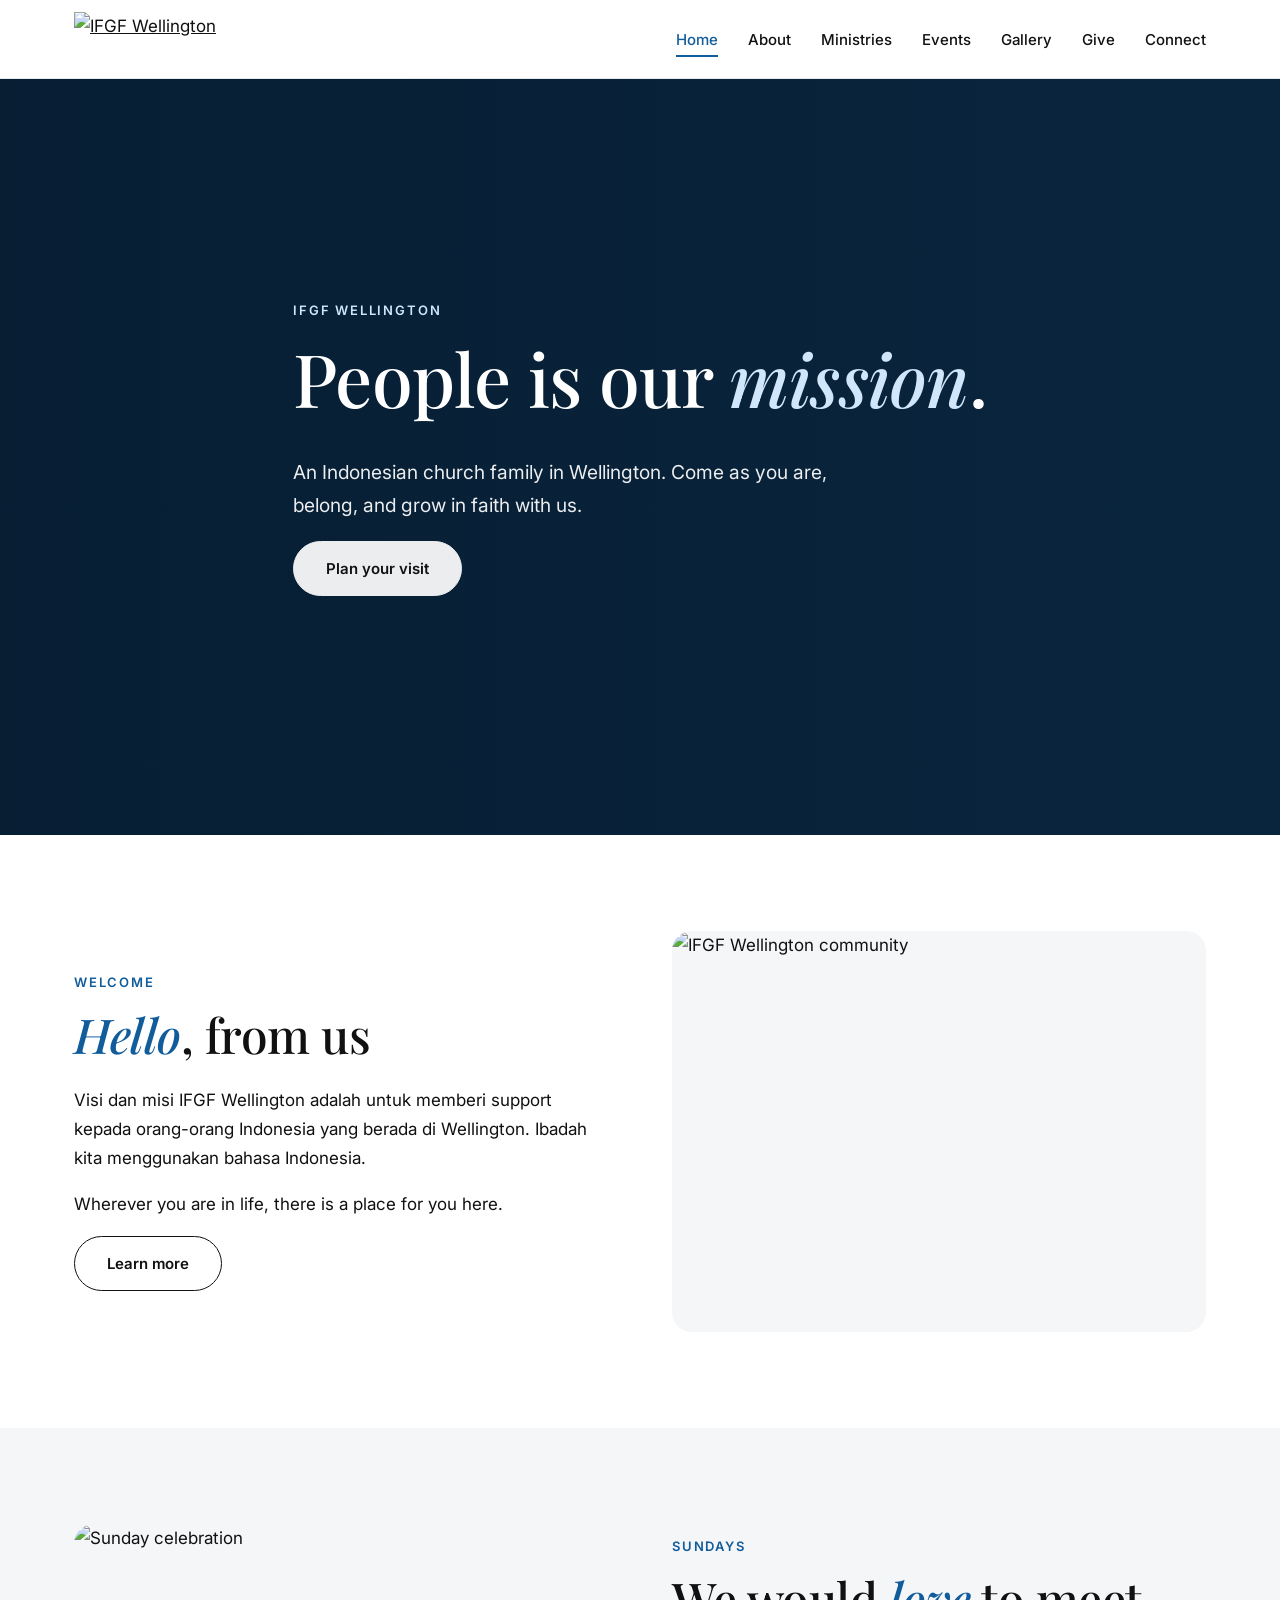
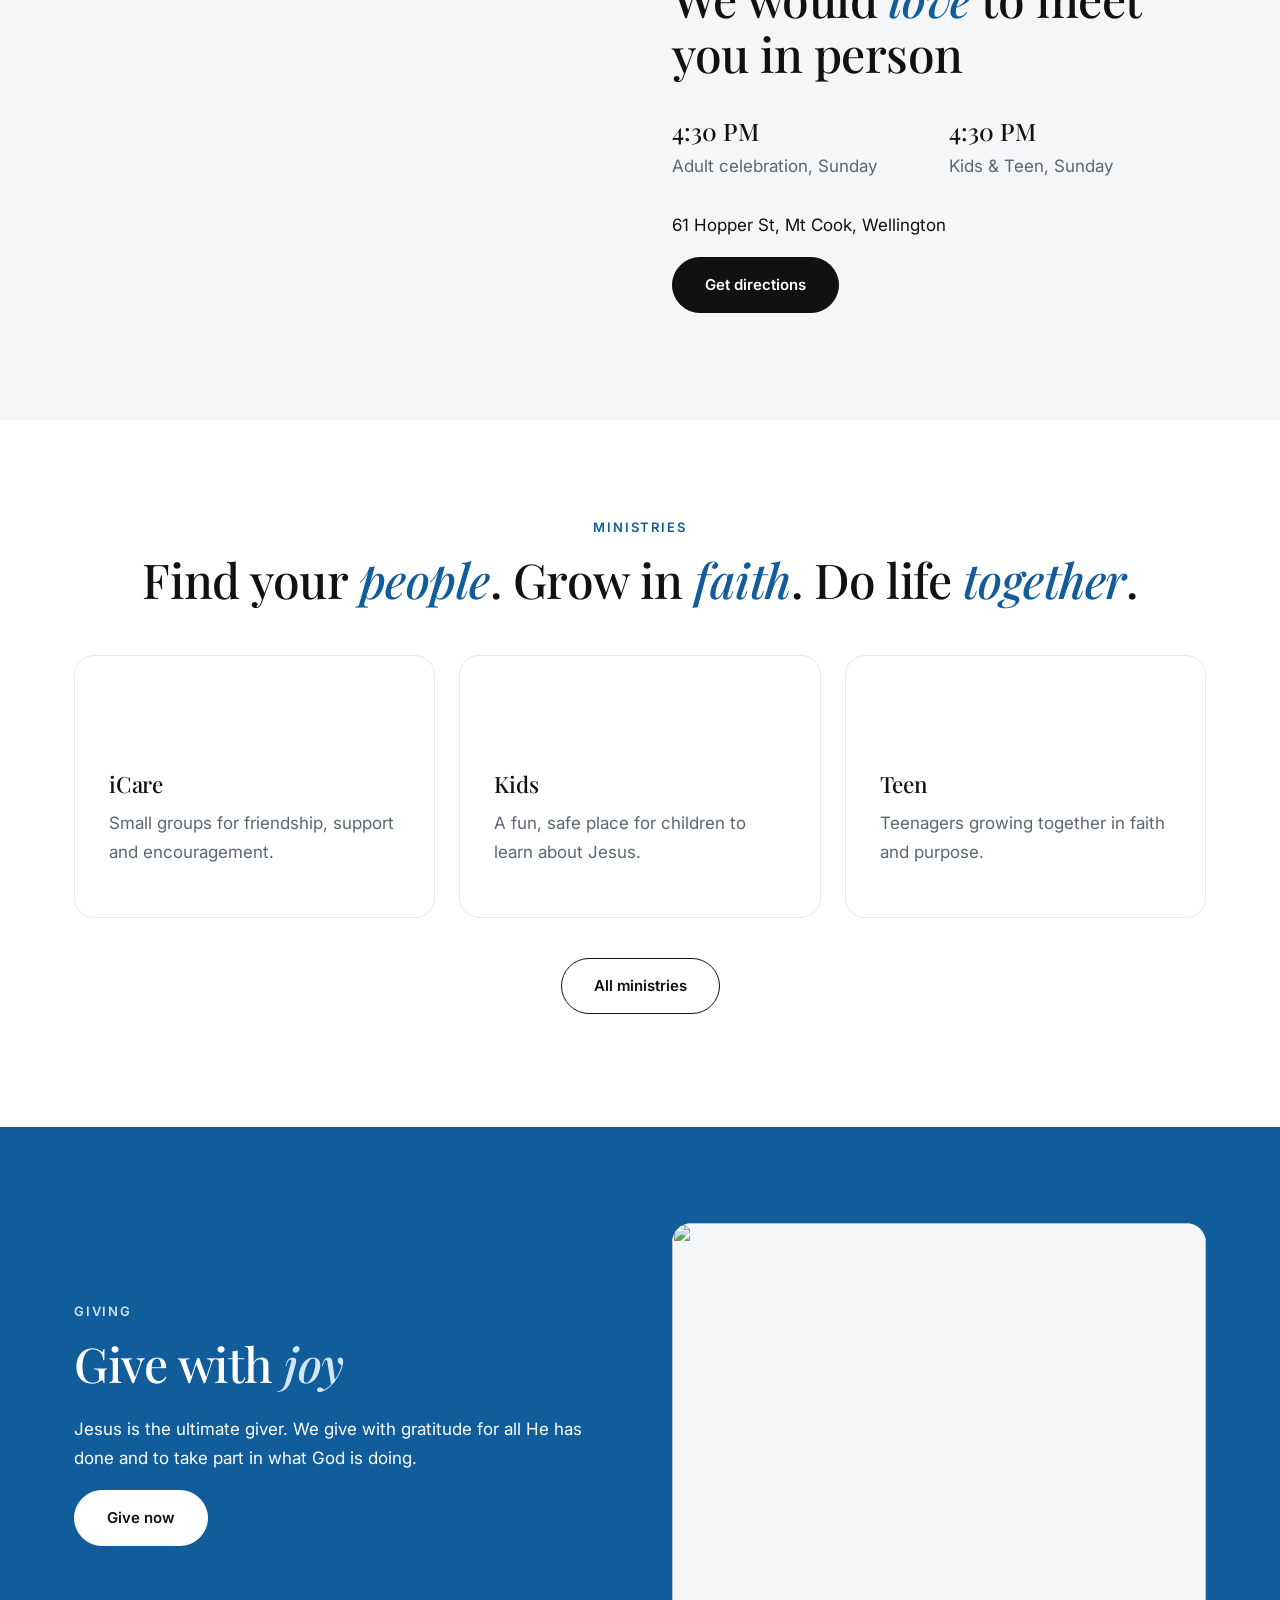
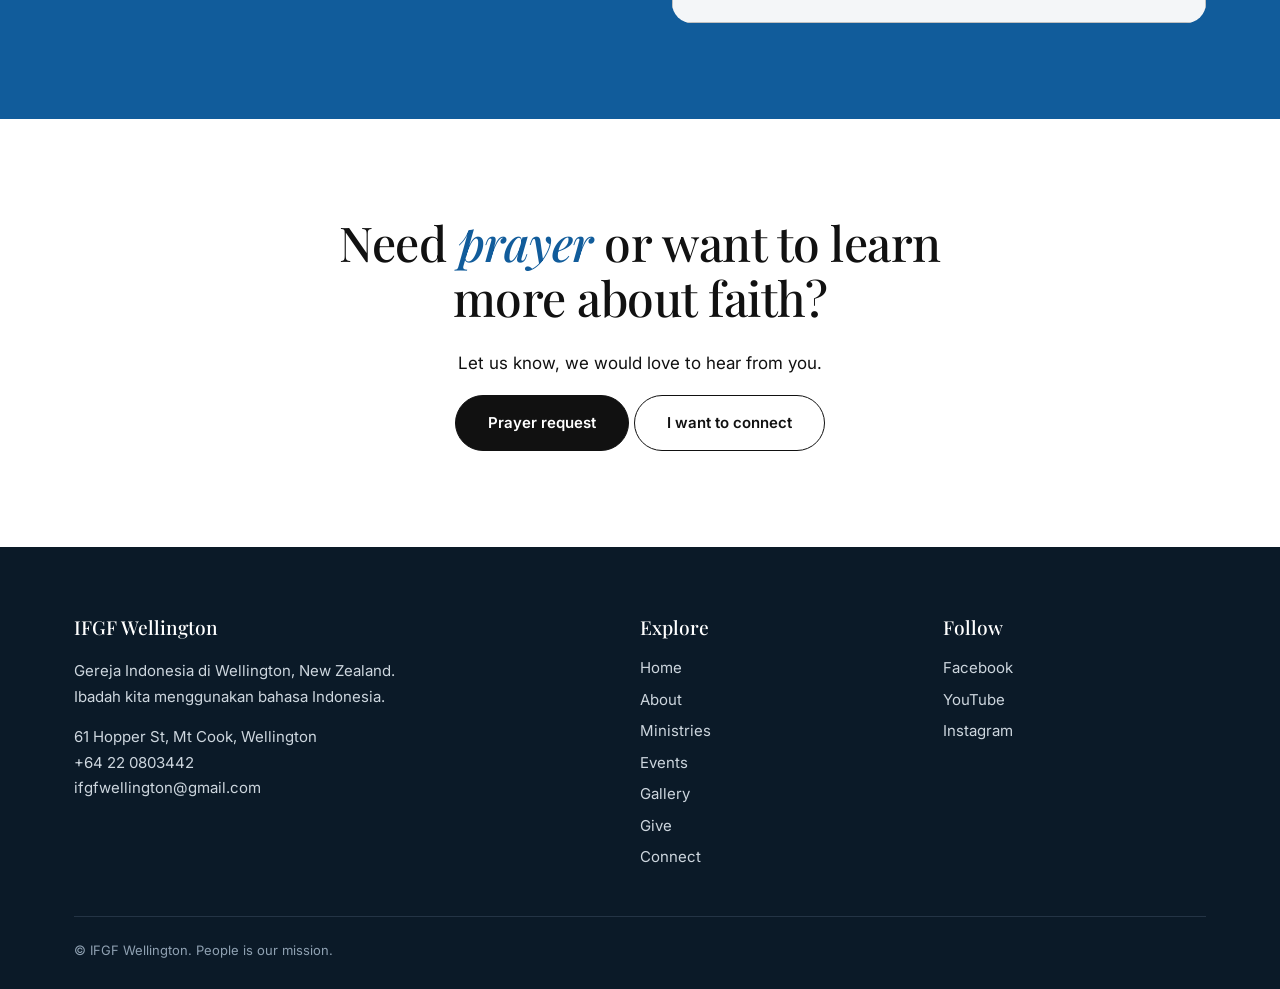
==== index.html @ 691944ae "Add files via upload" ====
<!DOCTYPE html>
<html lang="en"><head><meta charset="utf-8"><meta name="viewport" content="width=device-width, initial-scale=1">
<title>Home | IFGF Wellington</title>
<meta name="description" content="IFGF Wellington - Indonesian Church in Wellington - Gereja Indonesia di Wellington, New Zealand. Sunday celebration at 4:30 PM, 61 Hopper St, Mt Cook.">
<link rel="preconnect" href="https://fonts.googleapis.com"><link rel="preconnect" href="https://fonts.gstatic.com" crossorigin>
<link href="https://fonts.googleapis.com/css2?family=Inter:wght@400;500;600&family=Playfair+Display:ital,wght@0,500;1,500&display=swap" rel="stylesheet">
<link rel="stylesheet" href="css/style.css"></head><body>
<header><div class="wrap"><a href="index.html"><img src="https://ifgfwellington.org/assets/images/ifgf-logo.png" alt="IFGF Wellington"></a>
<button class="burger" aria-label="Menu" onclick="document.getElementById('nav').classList.toggle('open')">&#9776;</button>
<nav id="nav"><ul><li><a href="index.html" class=active>Home</a></li><li><a href="about.html">About</a></li><li><a href="ministries.html">Ministries</a></li><li><a href="events.html">Events</a></li><li><a href="gallery.html">Gallery</a></li><li><a href="give.html">Give</a></li><li><a href="connect.html">Connect</a></li></ul></nav></div></header>
<div class="hero" style="background-image:url(https://ifgfwellington.org/assets/images/slider/home-slider-8.jpg)"><div class="wrap"><div class="eyebrow">IFGF Wellington</div>
<h1>People is our <em>mission</em>.</h1><p>An Indonesian church family in Wellington. Come as you are, belong, and grow in faith with us.</p><p><a class="btn light" href="connect.html">Plan your visit</a></p></div></div>
<section><div class="wrap split"><div><div class="eyebrow">Welcome</div><h2><em>Hello</em>, from us</h2>
<p>Visi dan misi IFGF Wellington adalah untuk memberi support kepada orang-orang Indonesia yang berada di Wellington. Ibadah kita menggunakan bahasa Indonesia.</p>
<p>Wherever you are in life, there is a place for you here.</p><a class="btn ghost" href="about.html">Learn more</a></div>
<div class="photo"><img src="https://ifgfwellington.org/assets/images/slider/2025JAN.jpg" alt="IFGF Wellington community" loading="lazy"></div></div></section>
<section class="soft"><div class="wrap split rev"><div><div class="eyebrow">Sundays</div><h2>We would <em>love</em> to meet you in person</h2>
<div class="facts"><div class="fact"><strong>4:30 PM</strong><span>Adult celebration, Sunday</span></div><div class="fact"><strong>4:30 PM</strong><span>Kids &amp; Teen, Sunday</span></div></div>
<p>61 Hopper St, Mt Cook, Wellington</p><a class="btn" href="connect.html">Get directions</a></div>
<div class="photo"><img src="https://ifgfwellington.org/assets/images/slider/2025MAR.jpg" alt="Sunday celebration" loading="lazy"></div></div></section>
<section><div class="wrap center"><div class="eyebrow">Ministries</div><h2>Find your <em>people</em>. Grow in <em>faith</em>. Do life <em>together</em>.</h2>
<div class="cards" style="text-align:left"><div class="card"><img src="https://ifgfwellington.org/assets/images/icons/care.png" alt=""><h3>iCare</h3><p>Small groups for friendship, support and encouragement.</p></div>
<div class="card"><img src="https://ifgfwellington.org/assets/images/icons/kids.png" alt=""><h3>Kids</h3><p>A fun, safe place for children to learn about Jesus.</p></div>
<div class="card"><img src="https://ifgfwellington.org/assets/images/icons/teen.png" alt=""><h3>Teen</h3><p>Teenagers growing together in faith and purpose.</p></div></div>
<p style="margin-top:40px"><a class="btn ghost" href="ministries.html">All ministries</a></p></div></section>
<section class="dark"><div class="wrap split"><div><div class="eyebrow">Giving</div><h2>Give with <em>joy</em></h2>
<p>Jesus is the ultimate giver. We give with gratitude for all He has done and to take part in what God is doing.</p><a class="btn light" href="give.html">Give now</a></div>
<div class="photo"><img src="https://ifgfwellington.org/assets/images/slider/2025JUL.jpg" alt="" loading="lazy"></div></div></section>
<section><div class="wrap center narrow"><h2>Need <em>prayer</em> or want to learn more about faith?</h2><p>Let us know, we would love to hear from you.</p>
<a class="btn" href="https://pray.ifgfwellington.org/">Prayer request</a> <a class="btn ghost" href="connect.html">I want to connect</a></div></section>
<footer><div class="wrap"><div><h4>IFGF Wellington</h4><p>Gereja Indonesia di Wellington, New Zealand.<br>Ibadah kita menggunakan bahasa Indonesia.</p>
<p>61 Hopper St, Mt Cook, Wellington<br>+64 22 0803442<br>ifgfwellington@gmail.com</p></div>
<div><h4>Explore</h4><a href="index.html">Home</a><a href="about.html">About</a><a href="ministries.html">Ministries</a><a href="events.html">Events</a><a href="gallery.html">Gallery</a><a href="give.html">Give</a><a href="connect.html">Connect</a></div>
<div><h4>Follow</h4><a href="https://www.facebook.com/ifgfgisi.wellington">Facebook</a><a href="https://www.youtube.com/@ifgfwellington3514/streams">YouTube</a><a href="https://www.instagram.com/ifgfwellington/">Instagram</a></div>
<div class="copy">&copy; IFGF Wellington. People is our mission.</div></div></footer></body></html>
---- css/style.css ----
:root{--ink:#111;--muted:#5c6670;--bg:#fff;--soft:#f4f6f8;--accent:#115c9b;--accent2:#1f76bd}
*{box-sizing:border-box}
html{scroll-behavior:smooth}
body{margin:0;font-family:"Inter",system-ui,sans-serif;color:var(--ink);background:var(--bg);line-height:1.7;font-size:17px}
h1,h2,h3{font-family:"Playfair Display",Georgia,serif;font-weight:500;line-height:1.15;margin:0 0 .5em;letter-spacing:-.01em}
h1{font-size:clamp(2.4rem,6vw,4.6rem)}h2{font-size:clamp(1.9rem,4vw,3rem)}h3{font-size:1.4rem}
em{font-style:italic;color:var(--accent)}
.hero em,.dark em{color:#cfe6fb}
a{color:inherit}img{max-width:100%;display:block}
.wrap{max-width:1180px;margin:0 auto;padding:0 24px}
.narrow{max-width:760px}
/* header */
header{position:sticky;top:0;z-index:50;background:rgba(255,255,255,.94);backdrop-filter:blur(8px);border-bottom:1px solid #e6e9ec}
header .wrap{display:flex;align-items:center;justify-content:space-between;height:78px}
header img{height:54px;width:auto}
nav ul{list-style:none;display:flex;gap:30px;margin:0;padding:0}
nav a{text-decoration:none;font-size:15px;font-weight:500;padding:6px 0;border-bottom:2px solid transparent}
nav a:hover,nav a.active{border-color:var(--accent);color:var(--accent)}
.burger{display:none;background:none;border:0;font-size:28px;cursor:pointer}
/* hero */
.hero{position:relative;min-height:84vh;display:flex;align-items:center;color:#fff;background:#0b2a45 center/cover no-repeat}
.hero:before{content:"";position:absolute;inset:0;background:linear-gradient(90deg,rgba(6,28,48,.85),rgba(6,28,48,.35))}
.hero .wrap{position:relative;padding-top:60px;padding-bottom:60px}
.hero p{font-size:1.2rem;max-width:560px;opacity:.92}
.page-hero{background:var(--soft);padding:90px 0 70px;text-align:center}
.page-hero p{color:var(--muted);max-width:640px;margin:0 auto}
.eyebrow{text-transform:uppercase;letter-spacing:.14em;font-size:13px;font-weight:600;color:var(--accent);margin-bottom:14px}
.hero .eyebrow{color:#cfe6fb}
.btn{display:inline-block;background:var(--ink);color:#fff;padding:14px 32px;border-radius:999px;text-decoration:none;font-weight:600;font-size:15px;border:1px solid var(--ink);transition:.25s;cursor:pointer;font-family:inherit}
.btn:hover{background:var(--accent);border-color:var(--accent)}
.btn.light{background:#fff;color:var(--ink);border-color:#fff}.btn.light:hover{background:transparent;color:#fff}
.btn.ghost{background:transparent;color:var(--ink)}.btn.ghost:hover{background:var(--ink);color:#fff}
section{padding:96px 0}
.split{display:grid;grid-template-columns:1fr 1fr;gap:64px;align-items:center}
.split.rev>:first-child{order:2}
.photo{border-radius:20px;overflow:hidden;aspect-ratio:4/3;background:var(--soft)}
.photo img{width:100%;height:100%;object-fit:cover}
.soft{background:var(--soft)}
.dark{background:var(--accent);color:#fff}
.dark .eyebrow{color:#cfe6fb}
.center{text-align:center}
.cards{display:grid;gap:24px;grid-template-columns:repeat(auto-fit,minmax(250px,1fr));margin-top:48px}
.card{background:#fff;border-radius:20px;padding:34px;border:1px solid #e6e9ec;transition:.25s}
.card:hover{transform:translateY(-4px);box-shadow:0 14px 30px rgba(17,92,155,.12)}
.card img{height:64px;width:auto;margin-bottom:18px}
.card p{color:var(--muted);margin:0 0 16px}
.card .btn{padding:10px 22px;font-size:14px}
.facts{display:grid;gap:20px;grid-template-columns:repeat(auto-fit,minmax(200px,1fr));margin:30px 0}
.fact strong{display:block;font-family:"Playfair Display",serif;font-size:1.5rem;font-weight:500}
.fact span{color:var(--muted)}
.verse{border-left:3px solid var(--accent);padding:6px 0 6px 22px;font-family:"Playfair Display",serif;font-size:1.25rem;font-style:italic;margin:34px 0}
.verse small{display:block;font-family:"Inter";font-style:normal;font-size:14px;color:var(--muted);margin-top:6px}
.vis{columns:2;gap:40px;padding:0;list-style:none}
.vis li{break-inside:avoid;padding:12px 0;border-bottom:1px solid #e6e9ec}
.vis b{color:var(--accent)}
.beliefs{padding-left:22px}.beliefs li{margin-bottom:14px;color:#2b3640}
details{border-bottom:1px solid #e6e9ec;padding:18px 0}
summary{cursor:pointer;font-family:"Playfair Display",serif;font-size:1.3rem}
.gallery{display:grid;gap:14px;grid-template-columns:repeat(auto-fill,minmax(260px,1fr))}
.gallery a{border-radius:16px;overflow:hidden;aspect-ratio:1;display:block}
.gallery img{width:100%;height:100%;object-fit:cover;transition:.5s}.gallery a:hover img{transform:scale(1.07)}
form{display:grid;gap:14px}
input,textarea{width:100%;padding:14px 16px;border:1px solid #cfd6dc;border-radius:12px;font:inherit}
input:focus,textarea:focus{outline:2px solid var(--accent2);border-color:transparent}
.info p{margin:0 0 18px}.info b{display:block;font-size:13px;text-transform:uppercase;letter-spacing:.1em;color:var(--accent)}
.map{border:0;width:100%;height:380px;border-radius:20px;background:#ddd}
.church{padding:22px 0;border-bottom:1px solid #e6e9ec}.church h3{margin:0 0 4px;font-size:1.2rem}.church p{margin:0;color:var(--muted);font-size:15px}
footer{background:#0b1a28;color:#cdd6de;padding:64px 0 28px;font-size:15px}
footer .wrap{display:grid;gap:40px;grid-template-columns:2fr 1fr 1fr}
footer h4{color:#fff;margin:0 0 12px;font-family:"Playfair Display",serif;font-size:1.2rem;font-weight:500}
footer a{text-decoration:none;display:block;margin-bottom:6px}footer a:hover{color:#fff}
footer .copy{grid-column:1/-1;border-top:1px solid #243445;padding-top:22px;font-size:13px;color:#8fa1b2}
@media(max-width:860px){
 .burger{display:block}
 nav{position:absolute;top:78px;left:0;right:0;background:#fff;border-bottom:1px solid #e6e9ec;display:none}
 nav.open{display:block}
 nav ul{flex-direction:column;gap:0;padding:10px 24px}
 nav li{padding:12px 0;border-bottom:1px solid #eef0f2}
 .split{grid-template-columns:1fr;gap:32px}.split.rev>:first-child{order:0}
 section{padding:64px 0}.vis{columns:1}footer .wrap{grid-template-columns:1fr}
}
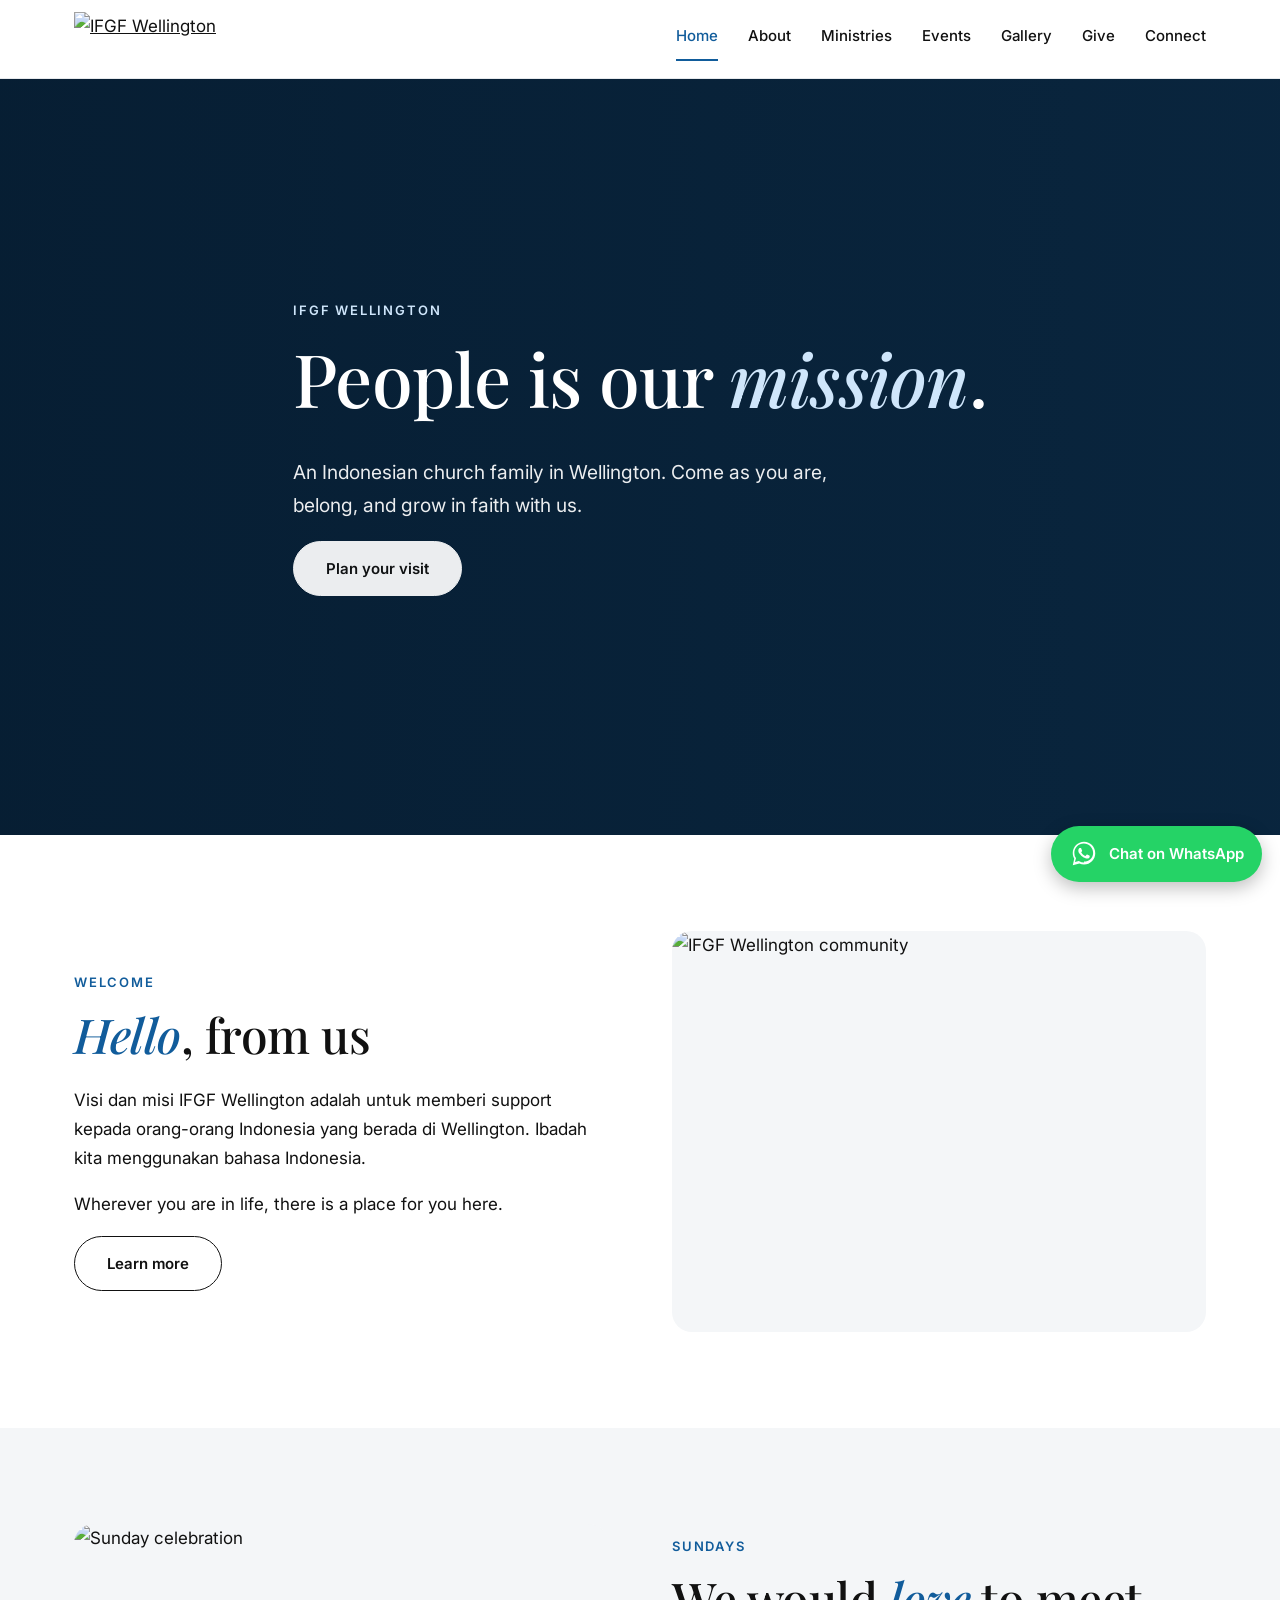
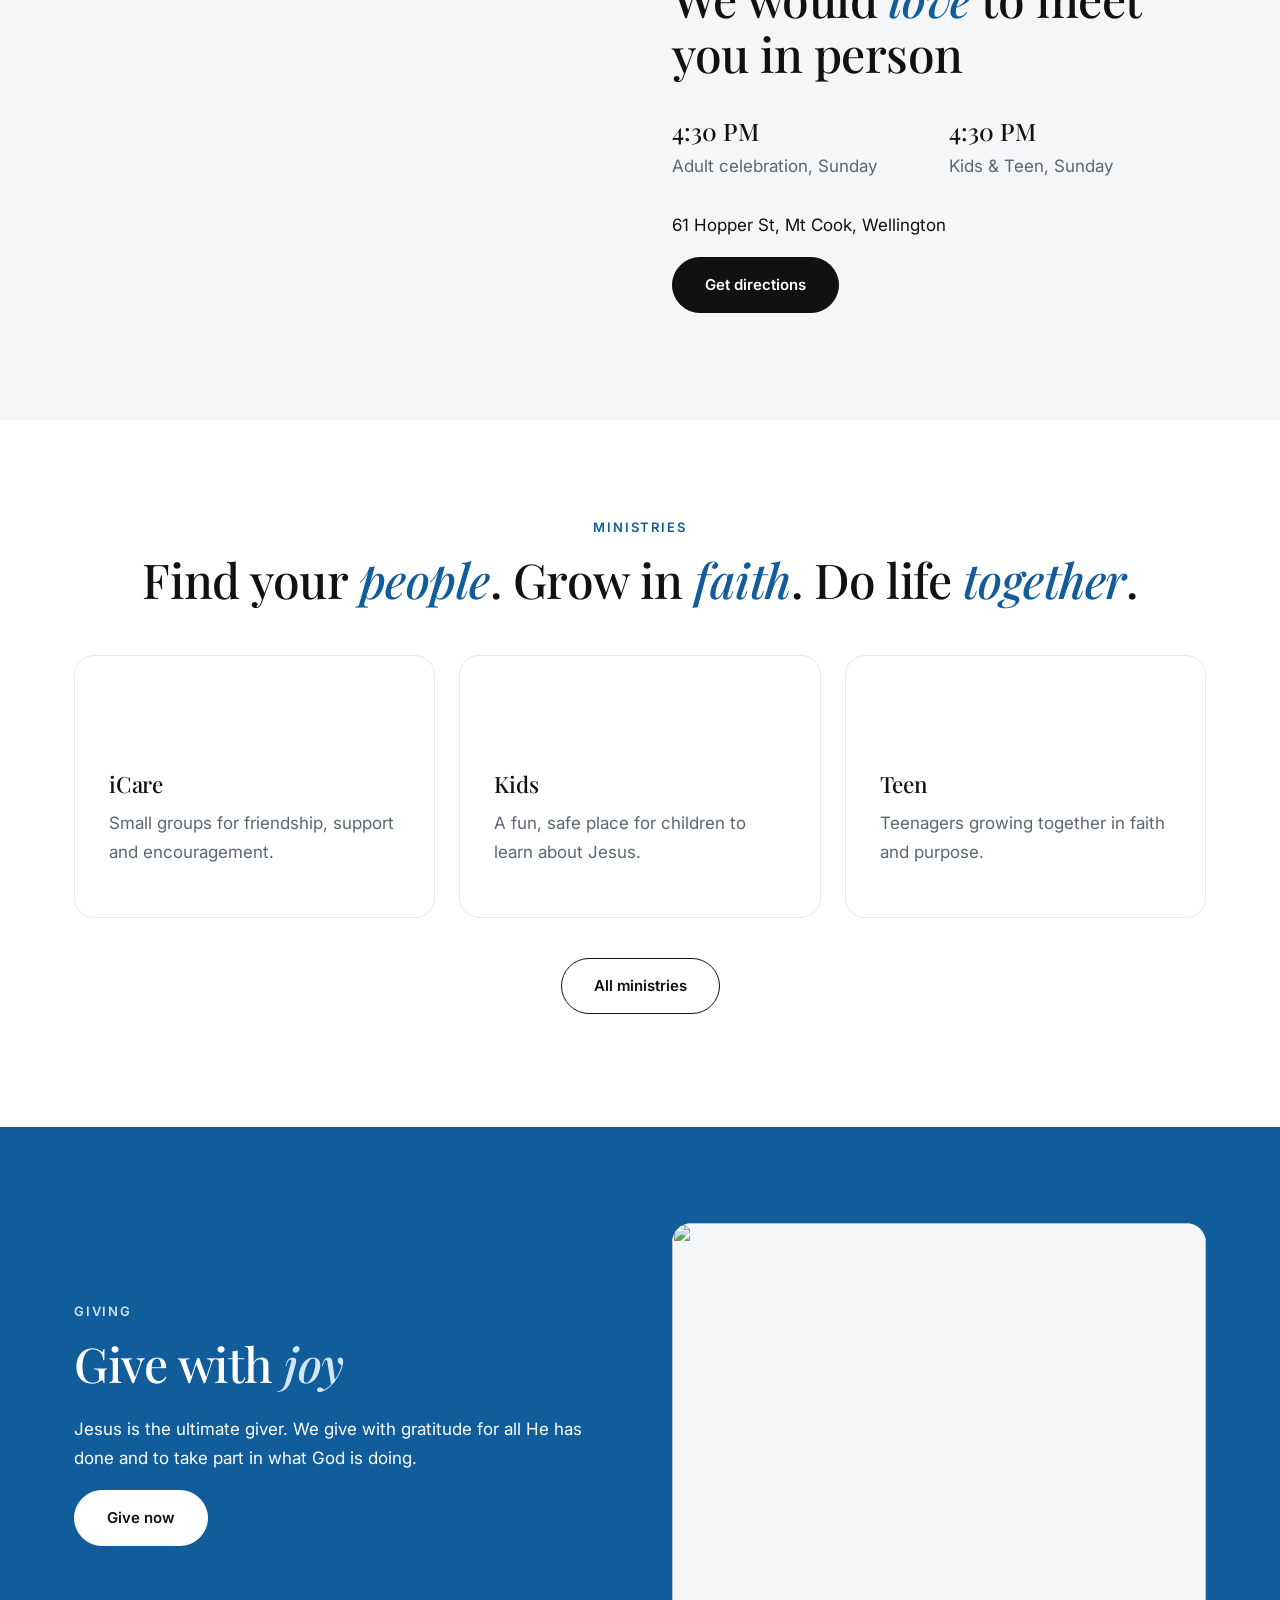
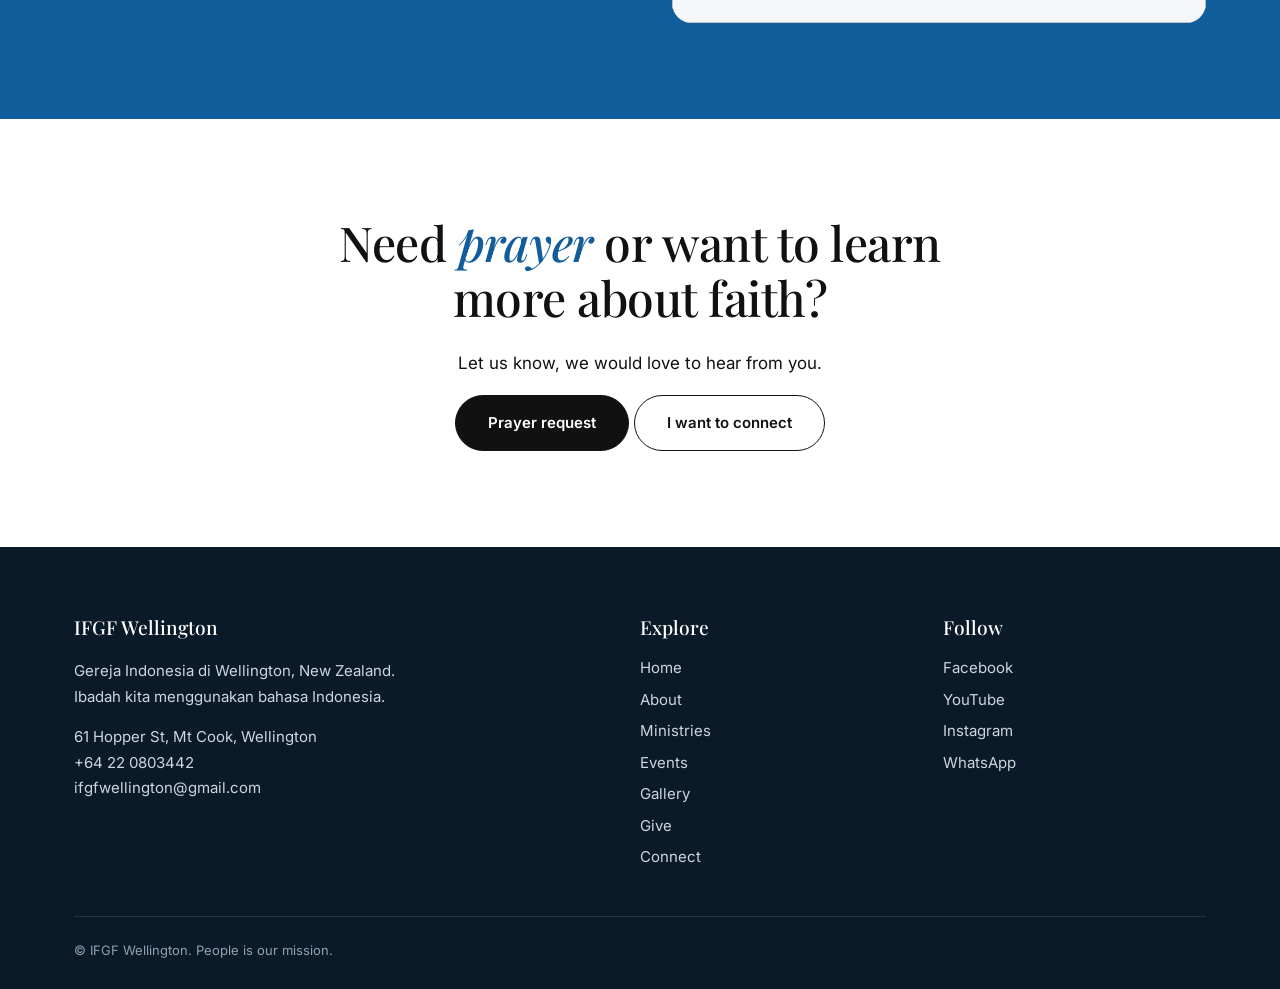
==== commit 3a1e7384: "Add files via upload" ====
--- a/index.html
+++ b/index.html
@@ -31,5 +31,5 @@
 <footer><div class="wrap"><div><h4>IFGF Wellington</h4><p>Gereja Indonesia di Wellington, New Zealand.<br>Ibadah kita menggunakan bahasa Indonesia.</p>
 <p>61 Hopper St, Mt Cook, Wellington<br>+64 22 0803442<br>ifgfwellington@gmail.com</p></div>
 <div><h4>Explore</h4><a href="index.html">Home</a><a href="about.html">About</a><a href="ministries.html">Ministries</a><a href="events.html">Events</a><a href="gallery.html">Gallery</a><a href="give.html">Give</a><a href="connect.html">Connect</a></div>
-<div><h4>Follow</h4><a href="https://www.facebook.com/ifgfgisi.wellington">Facebook</a><a href="https://www.youtube.com/@ifgfwellington3514/streams">YouTube</a><a href="https://www.instagram.com/ifgfwellington/">Instagram</a></div>
-<div class="copy">&copy; IFGF Wellington. People is our mission.</div></div></footer></body></html>+<div><h4>Follow</h4><a href="https://www.facebook.com/ifgfgisi.wellington">Facebook</a><a href="https://www.youtube.com/@ifgfwellington3514/streams">YouTube</a><a href="https://www.instagram.com/ifgfwellington/">Instagram</a><a href="https://wa.me/64220803442?text=Hi%20IFGF%20Wellington%2C%20I%27d%20like%20to%20know%20more." target="_blank" rel="noopener">WhatsApp</a></div>
+<div class="copy">&copy; IFGF Wellington. People is our mission.</div></div></footer><a class="wa-float" href="https://wa.me/64220803442?text=Hi%20IFGF%20Wellington%2C%20I%27d%20like%20to%20know%20more." target="_blank" rel="noopener" aria-label="Chat with us on WhatsApp"><svg viewBox="0 0 32 32" width="30" height="30" aria-hidden="true" fill="#fff"><path d="M16.04 3C9.4 3 4 8.4 4 15.03c0 2.12.55 4.19 1.6 6.01L4 28l7.1-1.86a12.03 12.03 0 0 0 4.94 1.05h.01C22.68 27.19 28 21.8 28 15.17 28 8.4 22.68 3 16.04 3zm0 22.1h-.01a10 10 0 0 1-5.1-1.4l-.37-.22-4.21 1.1 1.12-4.1-.24-.38a9.94 9.94 0 0 1-1.53-5.3c0-5.5 4.5-9.98 10.05-9.98 5.5 0 9.98 4.48 9.98 9.98 0 5.5-4.48 9.3-9.69 9.3zm5.5-7.5c-.3-.15-1.78-.88-2.05-.98-.28-.1-.48-.15-.68.15-.2.3-.78.98-.95 1.18-.17.2-.35.23-.65.08-.3-.15-1.27-.47-2.42-1.5-.9-.8-1.5-1.78-1.67-2.08-.17-.3-.02-.46.13-.6.13-.14.3-.35.45-.52.15-.18.2-.3.3-.5.1-.2.05-.38-.02-.53-.08-.15-.68-1.64-.93-2.24-.25-.58-.5-.5-.68-.5h-.58c-.2 0-.53.08-.8.38-.28.3-1.05 1.03-1.05 2.5s1.08 2.9 1.23 3.1c.15.2 2.12 3.23 5.13 4.53.72.3 1.28.5 1.72.64.72.23 1.37.2 1.88.12.57-.08 1.78-.73 2.03-1.43.25-.7.25-1.3.18-1.43-.08-.12-.28-.2-.58-.35z"/></svg><span>Chat on WhatsApp</span></a></body></html>
--- a/css/style.css
+++ b/css/style.css
@@ -79,3 +79,35 @@
  .split{grid-template-columns:1fr;gap:32px}.split.rev>:first-child{order:0}
  section{padding:64px 0}.vis{columns:1}footer .wrap{grid-template-columns:1fr}
 }
+
+/* WhatsApp */
+.wa-float{position:fixed;right:18px;bottom:18px;z-index:60;display:flex;align-items:center;gap:10px;background:#25D366;color:#fff;text-decoration:none;font-weight:600;font-size:15px;padding:13px 18px;border-radius:999px;box-shadow:0 6px 18px rgba(0,0,0,.25);transition:.25s}
+.wa-float:hover{background:#1ebe5b;transform:translateY(-2px)}
+.wa-btn{background:#25D366;border-color:#25D366;color:#fff;display:inline-flex;align-items:center;gap:8px}
+.wa-btn:hover{background:#1ebe5b;border-color:#1ebe5b}
+/* Mobile */
+html{-webkit-text-size-adjust:100%}
+body{overflow-x:hidden;overflow-wrap:break-word}
+input,textarea,button{font-size:16px}
+.btn,nav a,summary{min-height:44px}
+nav a{display:inline-block}
+@media(max-width:860px){
+ body{font-size:16px}
+ header .wrap{height:64px}header img{height:44px}
+ nav{top:64px;box-shadow:0 12px 20px rgba(0,0,0,.08)}
+ .hero{min-height:72vh}
+ .hero:before{background:linear-gradient(180deg,rgba(6,28,48,.7),rgba(6,28,48,.55))}
+ .page-hero{padding:56px 0 44px}
+ .wrap{padding:0 18px}
+ .card{padding:26px}
+ .btn{padding:13px 24px}
+ .hero p .btn,section .btn{margin-bottom:10px}
+ .gallery{grid-template-columns:repeat(2,1fr);gap:8px}
+ .map{height:300px}
+ footer .wrap{gap:28px}
+}
+@media(max-width:520px){
+ .wa-float span{display:none}
+ .wa-float{padding:14px;right:14px;bottom:14px}
+ .facts{grid-template-columns:1fr 1fr}
+}
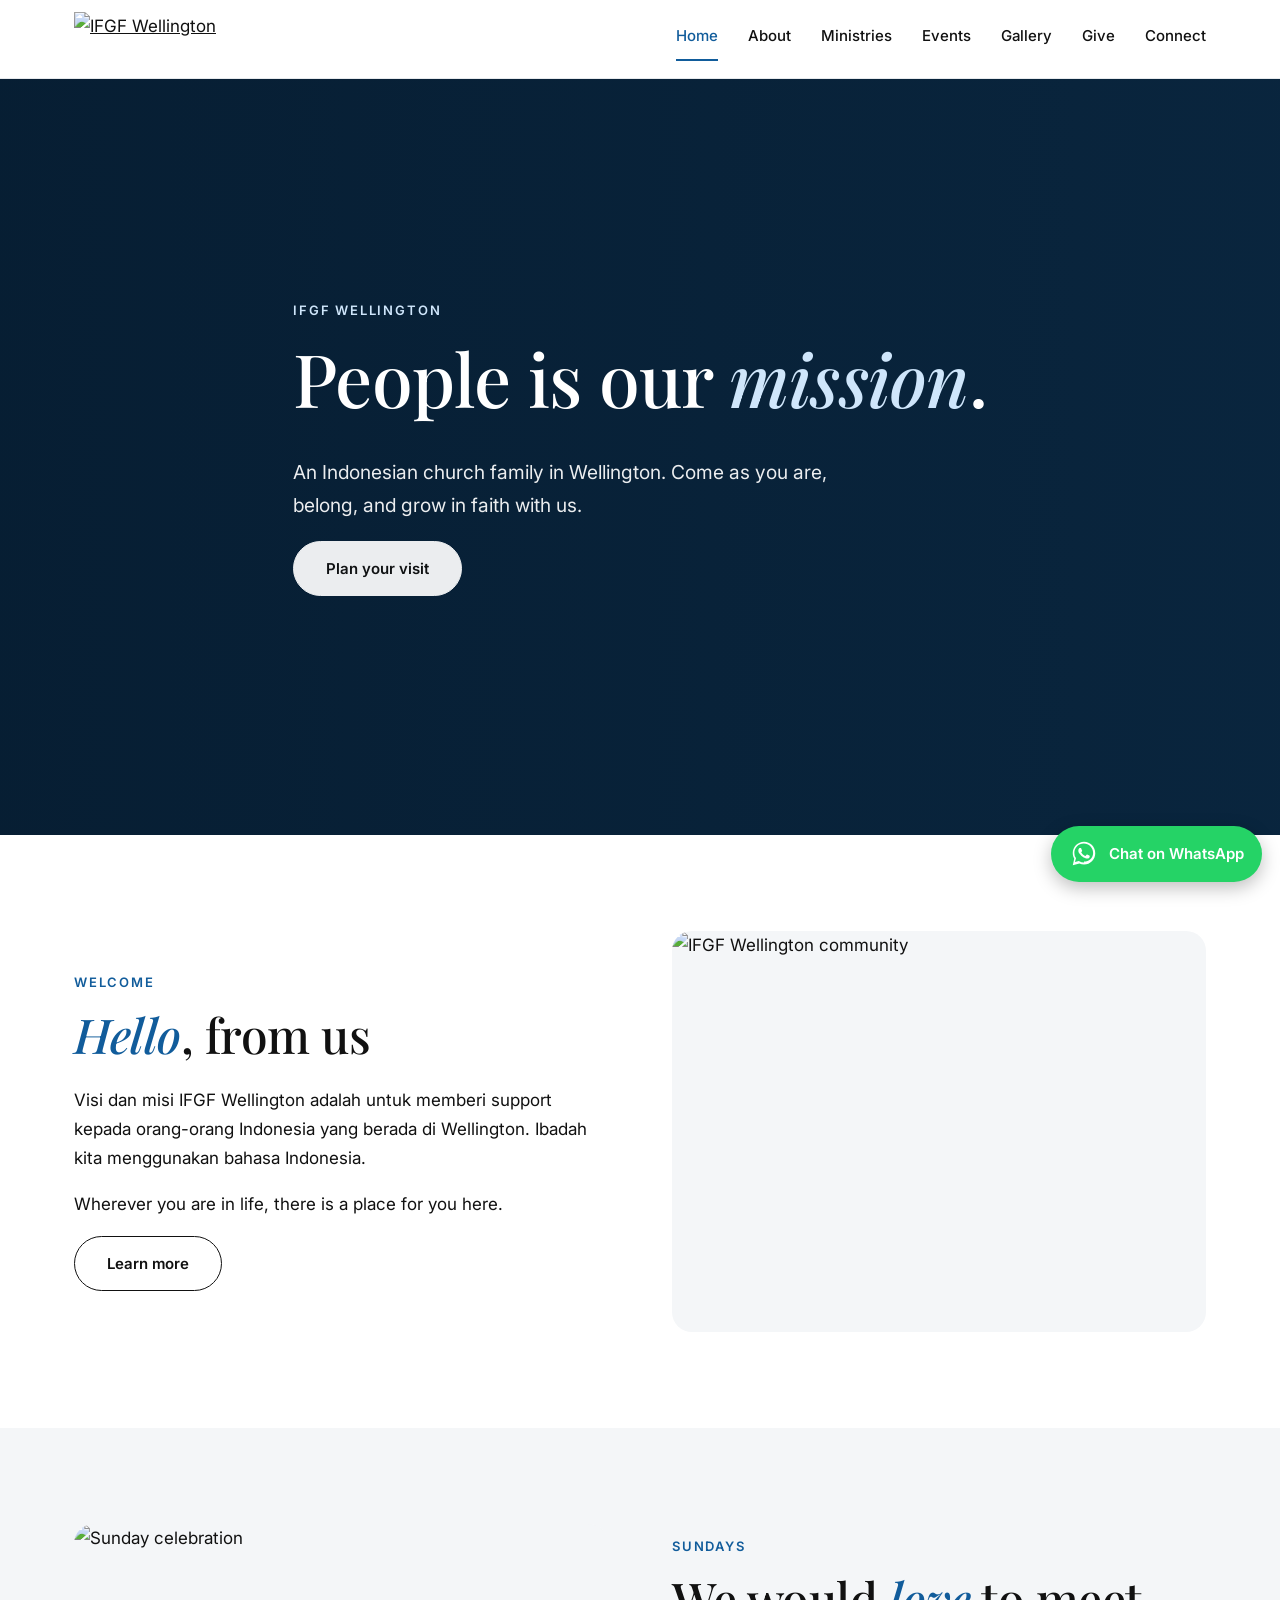
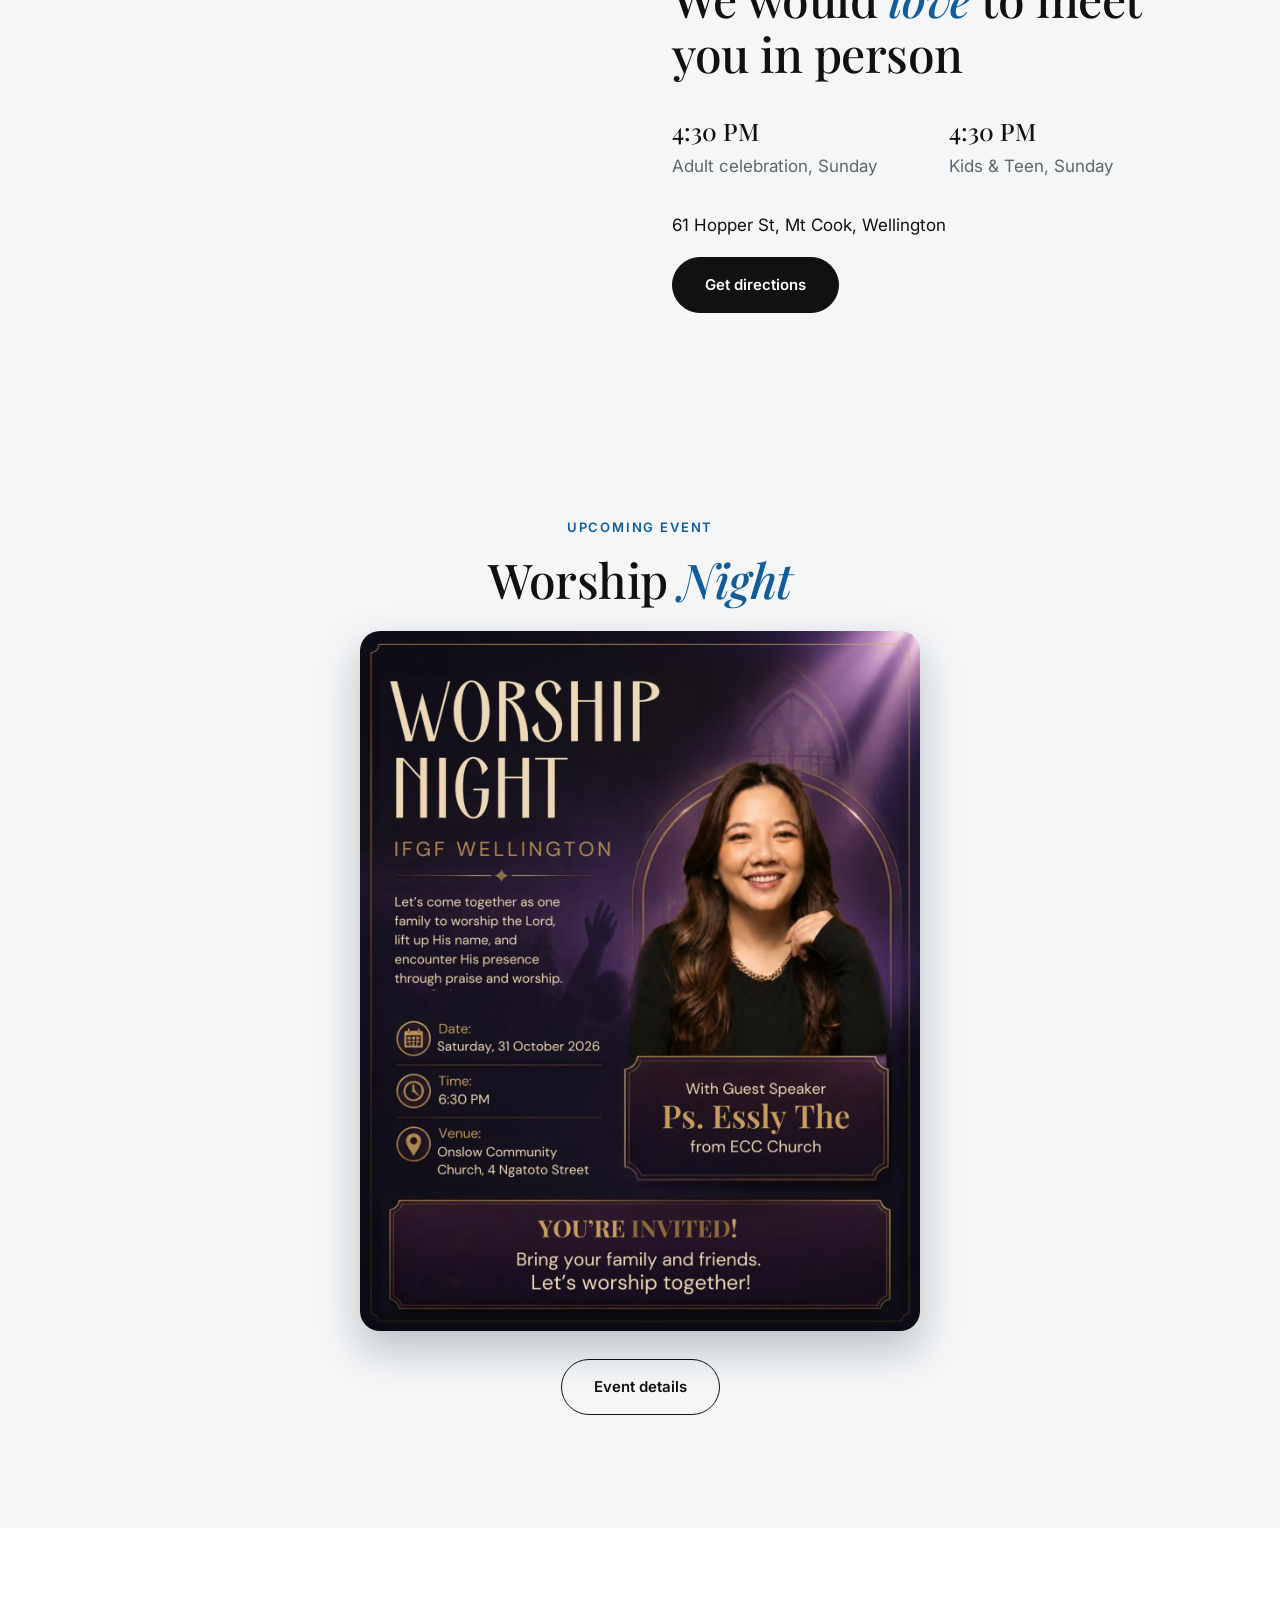
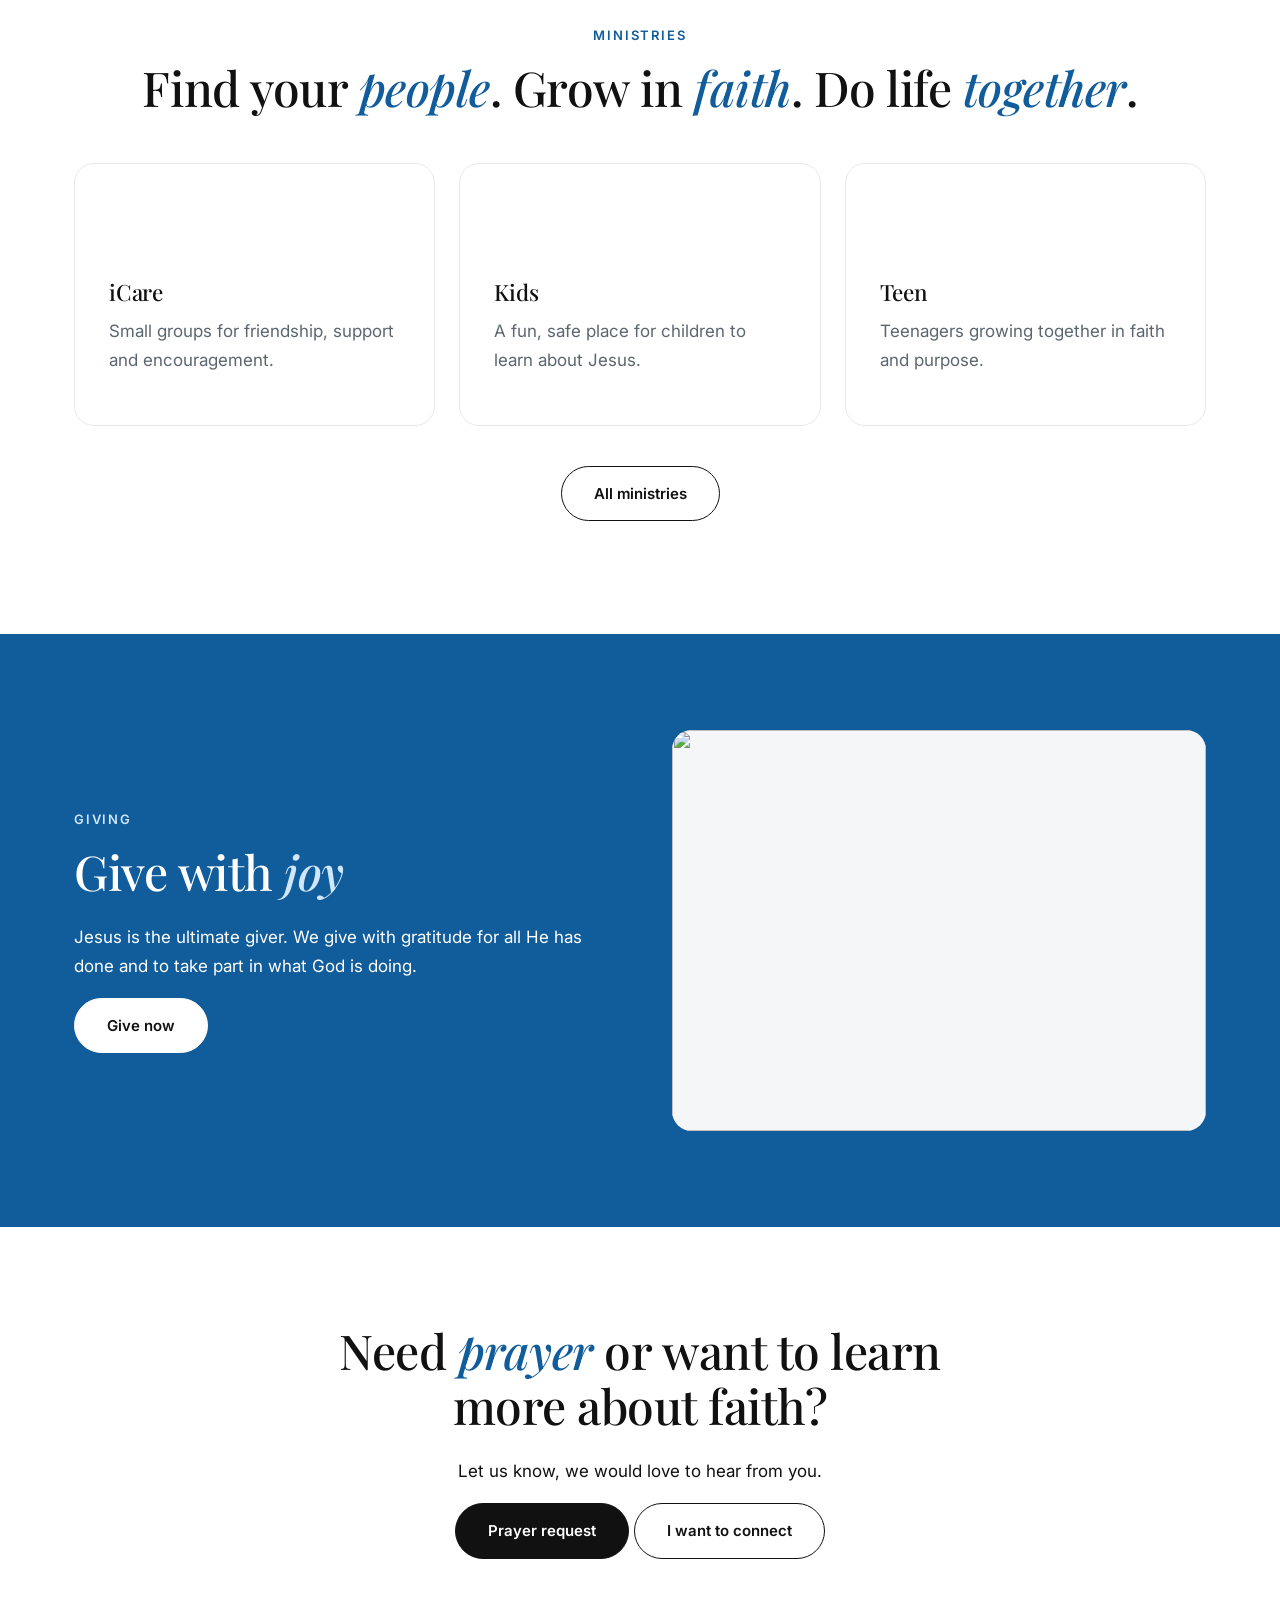
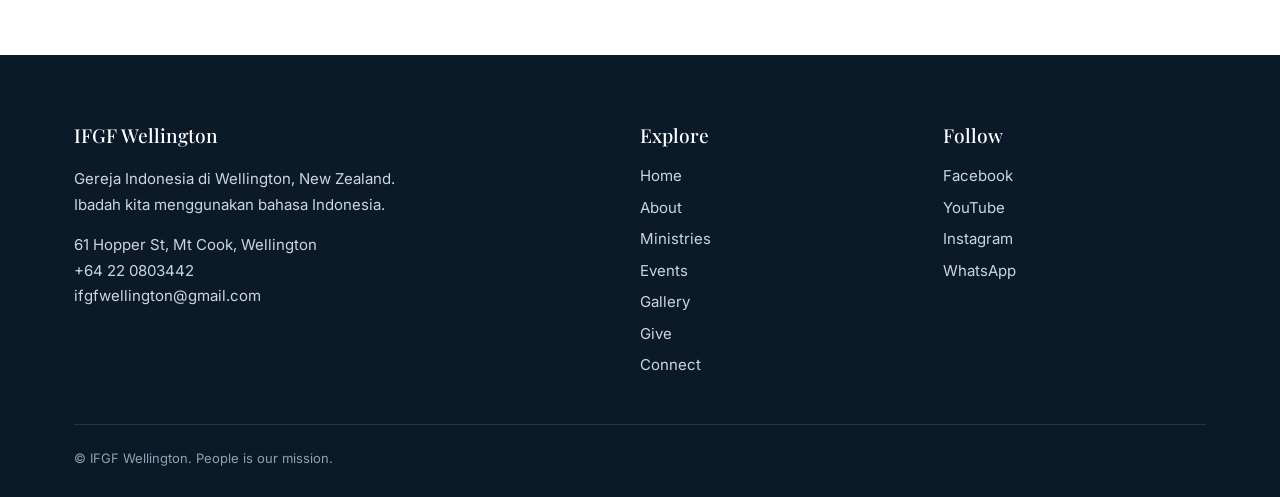
==== commit 8f6600e5: "Adding event" ====
--- a/index.html
+++ b/index.html
@@ -18,6 +18,7 @@
 <div class="facts"><div class="fact"><strong>4:30 PM</strong><span>Adult celebration, Sunday</span></div><div class="fact"><strong>4:30 PM</strong><span>Kids &amp; Teen, Sunday</span></div></div>
 <p>61 Hopper St, Mt Cook, Wellington</p><a class="btn" href="connect.html">Get directions</a></div>
 <div class="photo"><img src="https://ifgfwellington.org/assets/images/slider/2025MAR.jpg" alt="Sunday celebration" loading="lazy"></div></div></section>
+<section class="soft"><div class="wrap center"><div class="eyebrow">Upcoming event</div><h2>Worship <em>Night</em></h2><figure class="flyer"><img src="images/WorshipNight.jpeg" alt="Worship Night, IFGF Wellington. Saturday 31 October 2026, 6:30 PM, Onslow Community Church, 4 Ngatoto Street. Guest speaker Ps. Essly The from ECC Church." loading="lazy"></figure><p style="margin-top:28px"><a class="btn ghost" href="events.html">Event details</a></p></div></section>
 <section><div class="wrap center"><div class="eyebrow">Ministries</div><h2>Find your <em>people</em>. Grow in <em>faith</em>. Do life <em>together</em>.</h2>
 <div class="cards" style="text-align:left"><div class="card"><img src="https://ifgfwellington.org/assets/images/icons/care.png" alt=""><h3>iCare</h3><p>Small groups for friendship, support and encouragement.</p></div>
 <div class="card"><img src="https://ifgfwellington.org/assets/images/icons/kids.png" alt=""><h3>Kids</h3><p>A fun, safe place for children to learn about Jesus.</p></div>
--- a/css/style.css
+++ b/css/style.css
@@ -111,3 +111,5 @@
  .wa-float{padding:14px;right:14px;bottom:14px}
  .facts{grid-template-columns:1fr 1fr}
 }
+
+.flyer{margin:0 auto;max-width:560px}.flyer img{width:100%;height:auto;border-radius:20px;box-shadow:0 18px 40px rgba(17,26,40,.25)}
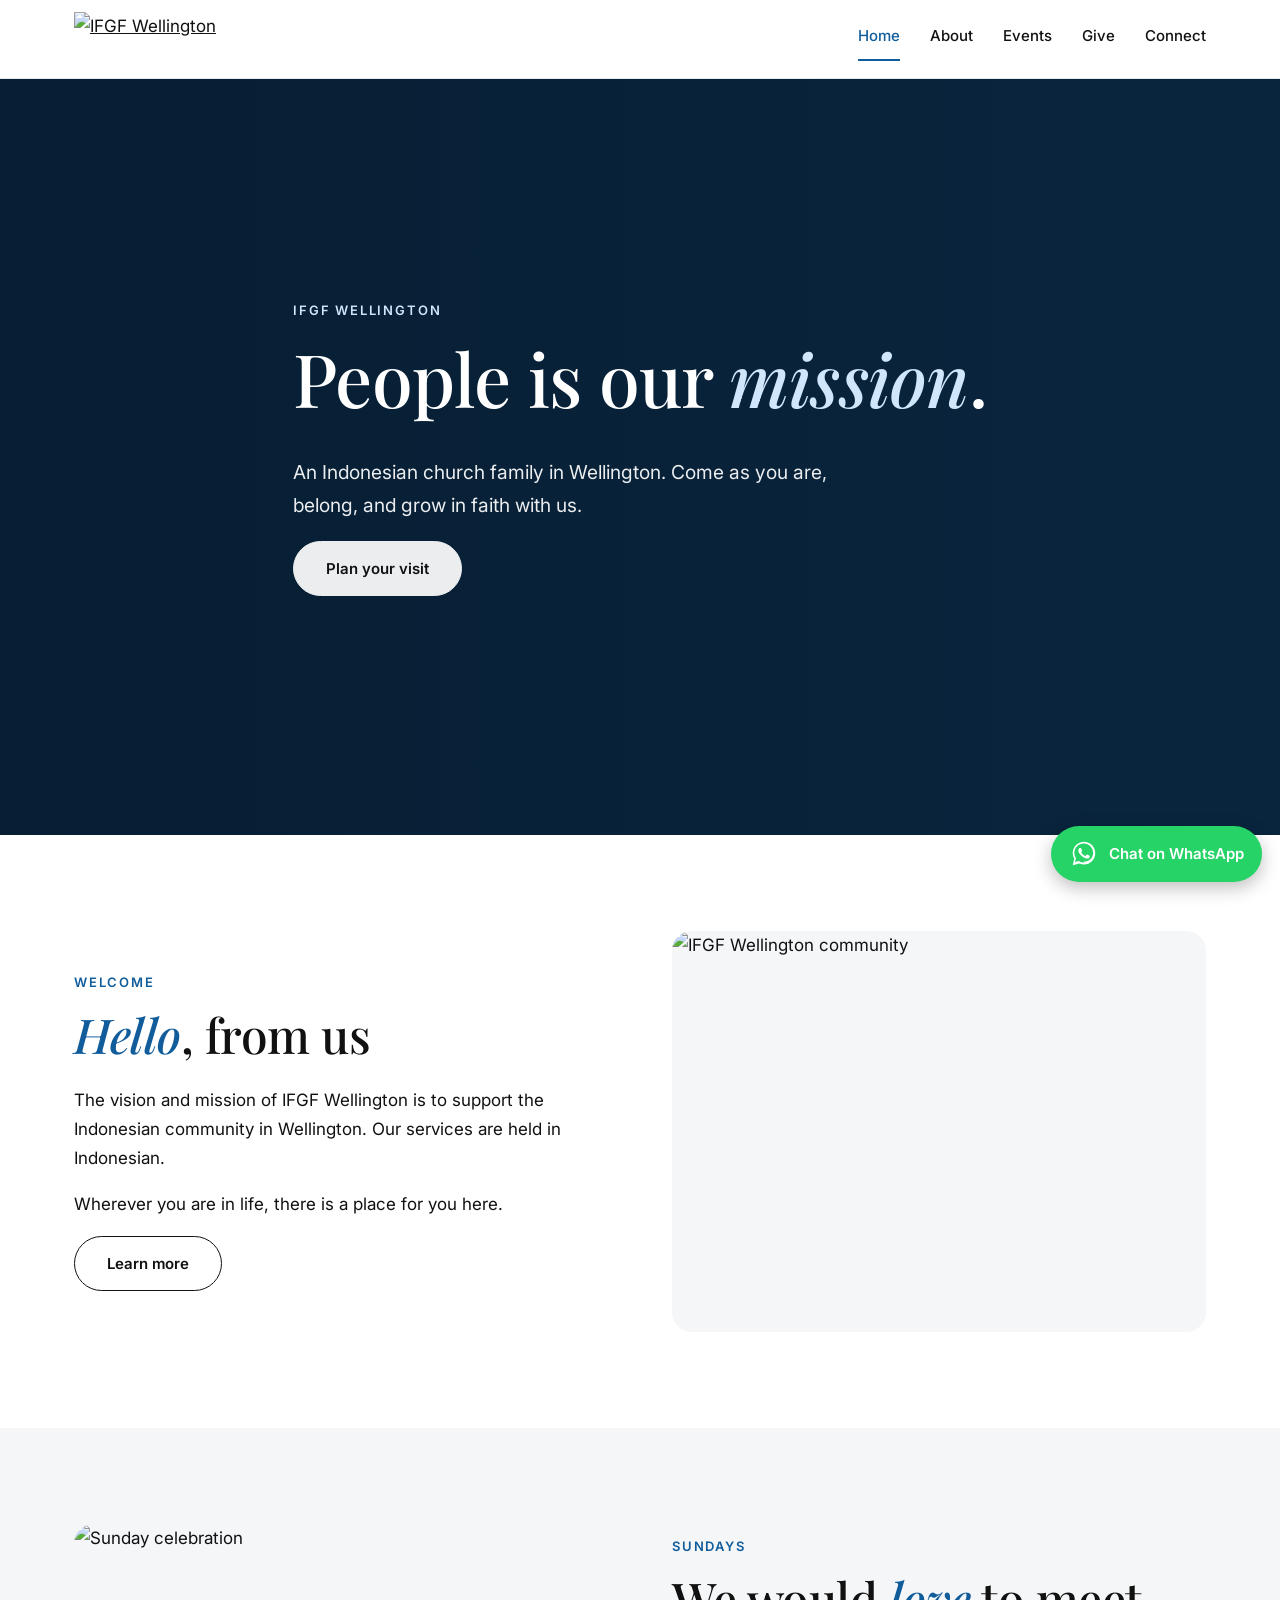
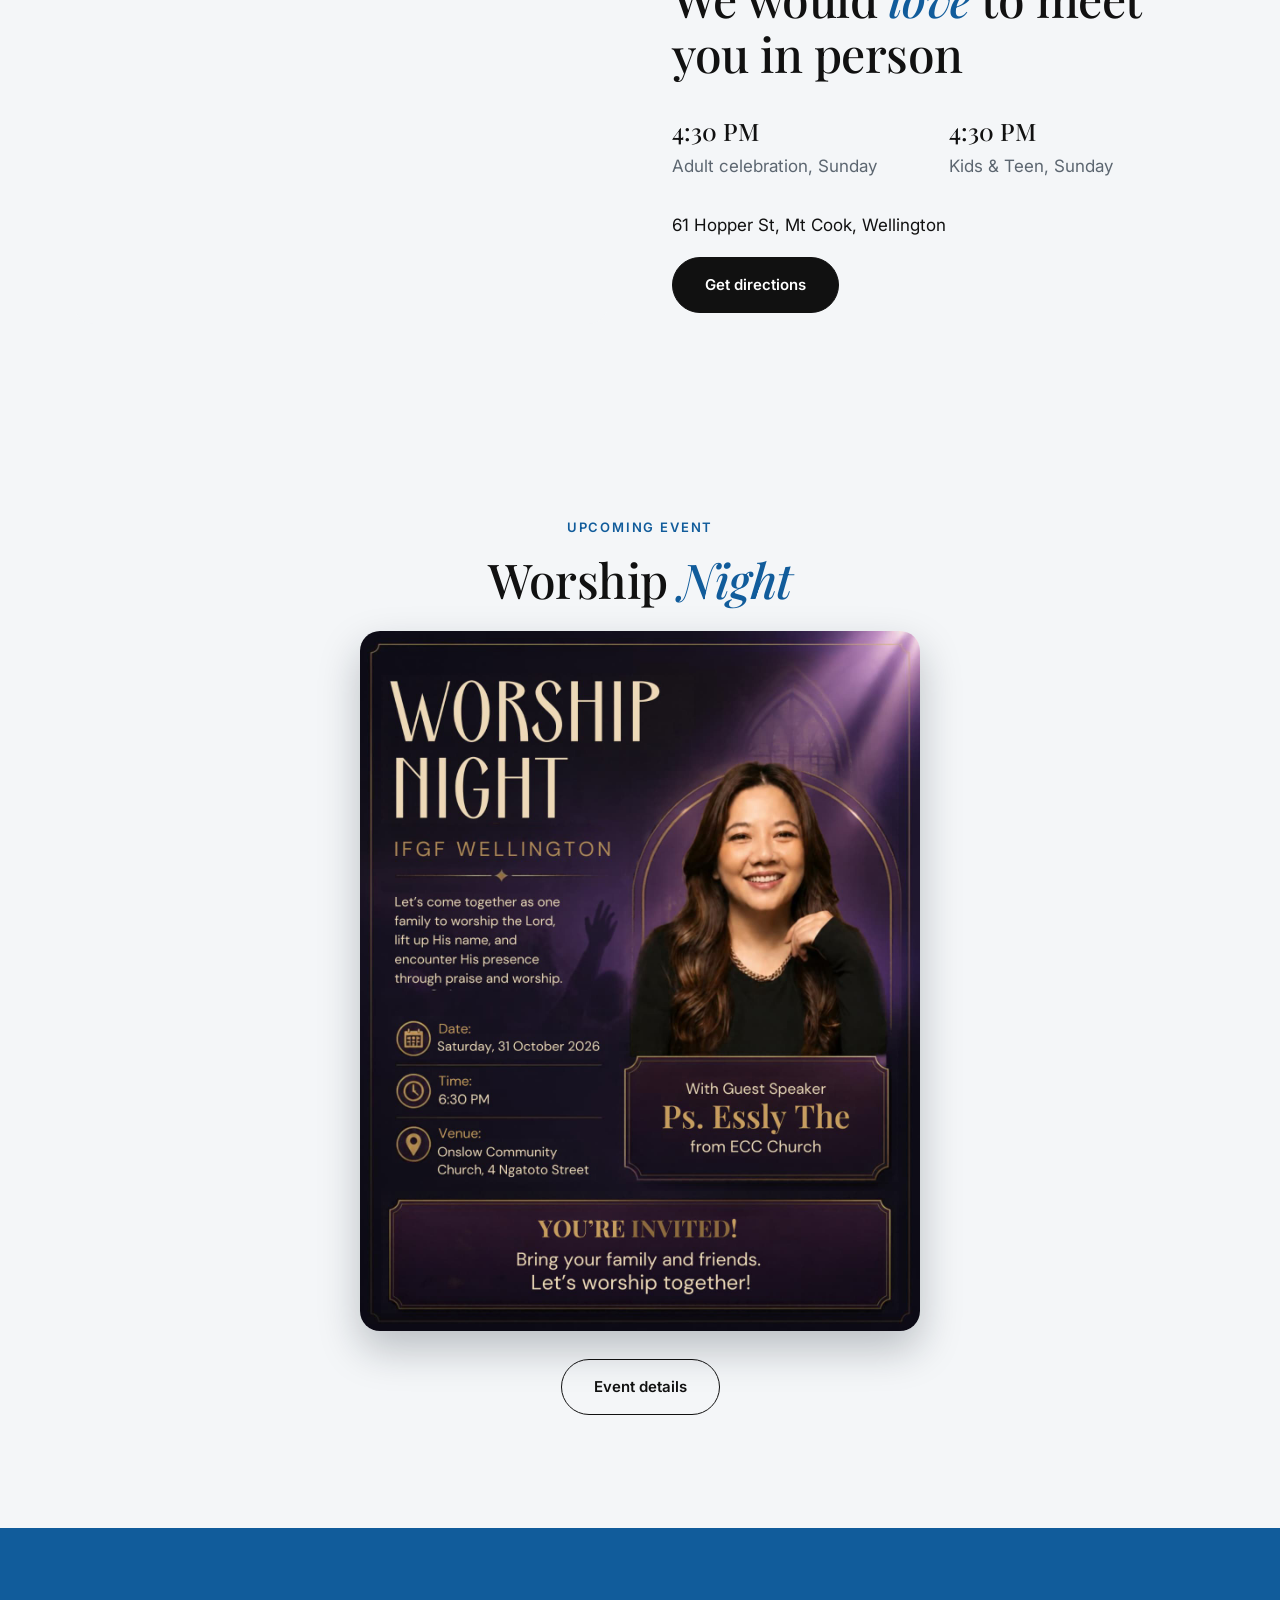
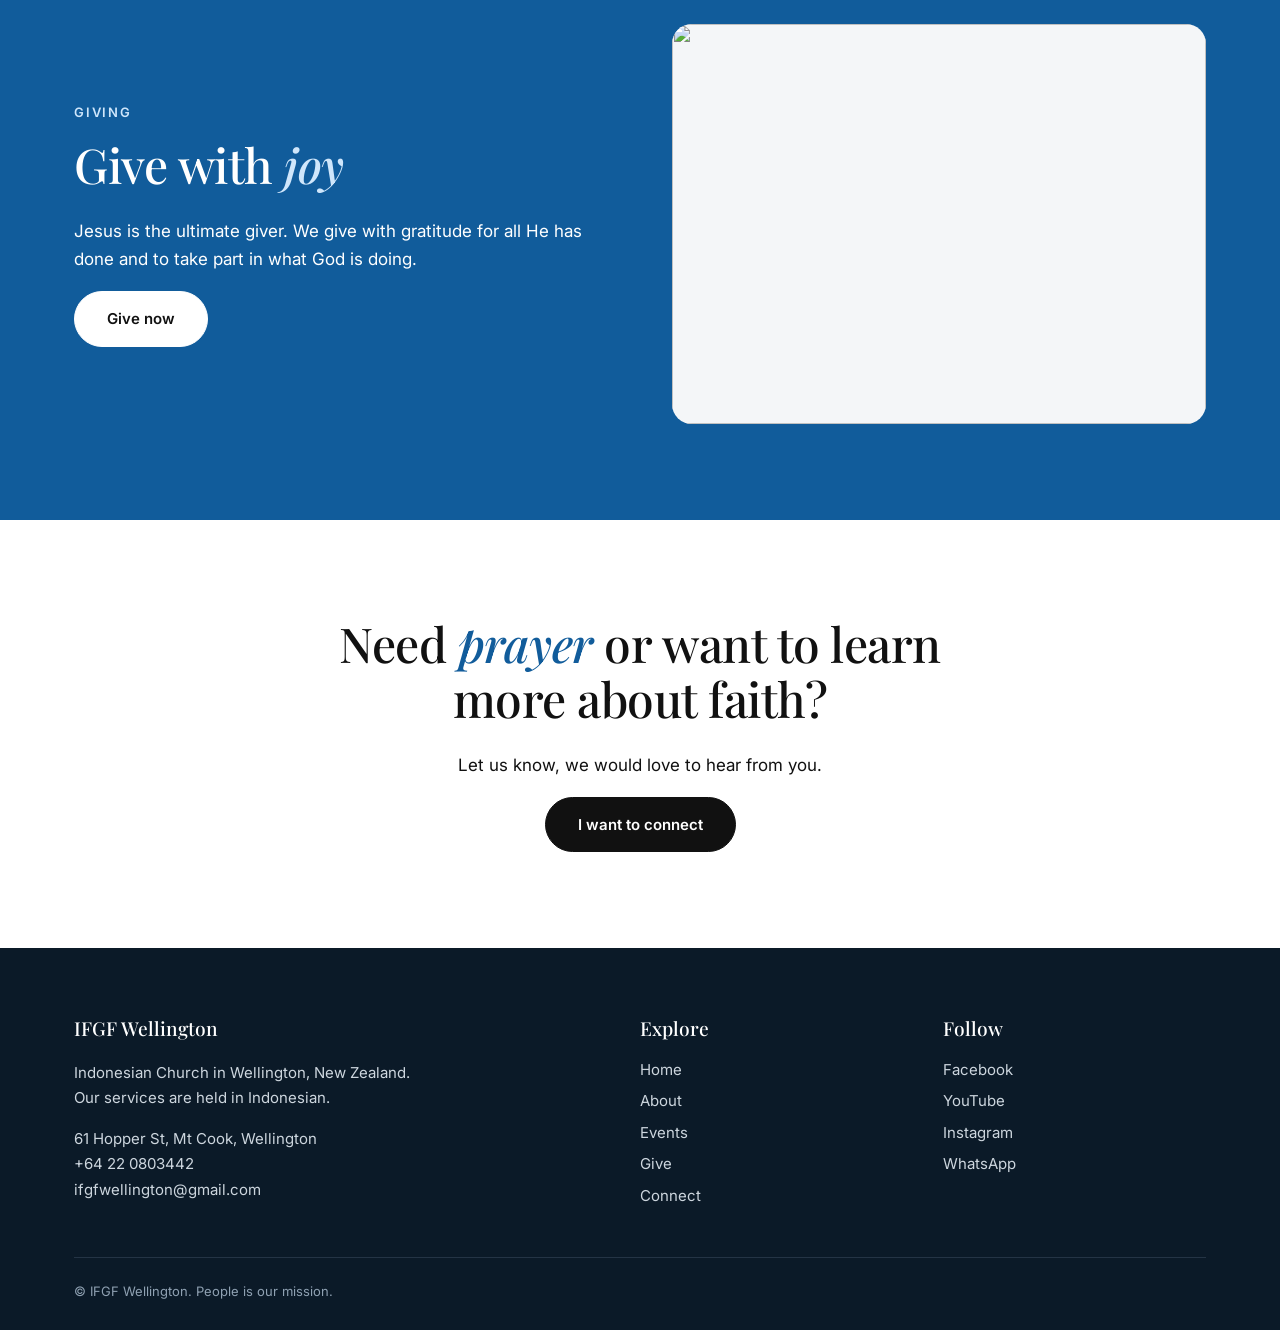
==== commit 48827f8a: "Removing the ministry and gallery" ====
--- a/index.html
+++ b/index.html
@@ -1,17 +1,17 @@
 <!DOCTYPE html>
 <html lang="en"><head><meta charset="utf-8"><meta name="viewport" content="width=device-width, initial-scale=1">
 <title>Home | IFGF Wellington</title>
-<meta name="description" content="IFGF Wellington - Indonesian Church in Wellington - Gereja Indonesia di Wellington, New Zealand. Sunday celebration at 4:30 PM, 61 Hopper St, Mt Cook.">
+<meta name="description" content="IFGF Wellington - Indonesian Church in Wellington - Wellington, New Zealand. Sunday celebration at 4:30 PM, 61 Hopper St, Mt Cook.">
 <link rel="preconnect" href="https://fonts.googleapis.com"><link rel="preconnect" href="https://fonts.gstatic.com" crossorigin>
 <link href="https://fonts.googleapis.com/css2?family=Inter:wght@400;500;600&family=Playfair+Display:ital,wght@0,500;1,500&display=swap" rel="stylesheet">
 <link rel="stylesheet" href="css/style.css"></head><body>
 <header><div class="wrap"><a href="index.html"><img src="https://ifgfwellington.org/assets/images/ifgf-logo.png" alt="IFGF Wellington"></a>
 <button class="burger" aria-label="Menu" onclick="document.getElementById('nav').classList.toggle('open')">&#9776;</button>
-<nav id="nav"><ul><li><a href="index.html" class=active>Home</a></li><li><a href="about.html">About</a></li><li><a href="ministries.html">Ministries</a></li><li><a href="events.html">Events</a></li><li><a href="gallery.html">Gallery</a></li><li><a href="give.html">Give</a></li><li><a href="connect.html">Connect</a></li></ul></nav></div></header>
+<nav id="nav"><ul><li><a href="index.html" class=active>Home</a></li><li><a href="about.html">About</a></li><li><a href="events.html">Events</a></li><li><a href="give.html">Give</a></li><li><a href="connect.html">Connect</a></li></ul></nav></div></header>
 <div class="hero" style="background-image:url(https://ifgfwellington.org/assets/images/slider/home-slider-8.jpg)"><div class="wrap"><div class="eyebrow">IFGF Wellington</div>
 <h1>People is our <em>mission</em>.</h1><p>An Indonesian church family in Wellington. Come as you are, belong, and grow in faith with us.</p><p><a class="btn light" href="connect.html">Plan your visit</a></p></div></div>
 <section><div class="wrap split"><div><div class="eyebrow">Welcome</div><h2><em>Hello</em>, from us</h2>
-<p>Visi dan misi IFGF Wellington adalah untuk memberi support kepada orang-orang Indonesia yang berada di Wellington. Ibadah kita menggunakan bahasa Indonesia.</p>
+<p>The vision and mission of IFGF Wellington is to support the Indonesian community in Wellington. Our services are held in Indonesian.</p>
 <p>Wherever you are in life, there is a place for you here.</p><a class="btn ghost" href="about.html">Learn more</a></div>
 <div class="photo"><img src="https://ifgfwellington.org/assets/images/slider/2025JAN.jpg" alt="IFGF Wellington community" loading="lazy"></div></div></section>
 <section class="soft"><div class="wrap split rev"><div><div class="eyebrow">Sundays</div><h2>We would <em>love</em> to meet you in person</h2>
@@ -19,18 +19,13 @@
 <p>61 Hopper St, Mt Cook, Wellington</p><a class="btn" href="connect.html">Get directions</a></div>
 <div class="photo"><img src="https://ifgfwellington.org/assets/images/slider/2025MAR.jpg" alt="Sunday celebration" loading="lazy"></div></div></section>
 <section class="soft"><div class="wrap center"><div class="eyebrow">Upcoming event</div><h2>Worship <em>Night</em></h2><figure class="flyer"><img src="images/WorshipNight.jpeg" alt="Worship Night, IFGF Wellington. Saturday 31 October 2026, 6:30 PM, Onslow Community Church, 4 Ngatoto Street. Guest speaker Ps. Essly The from ECC Church." loading="lazy"></figure><p style="margin-top:28px"><a class="btn ghost" href="events.html">Event details</a></p></div></section>
-<section><div class="wrap center"><div class="eyebrow">Ministries</div><h2>Find your <em>people</em>. Grow in <em>faith</em>. Do life <em>together</em>.</h2>
-<div class="cards" style="text-align:left"><div class="card"><img src="https://ifgfwellington.org/assets/images/icons/care.png" alt=""><h3>iCare</h3><p>Small groups for friendship, support and encouragement.</p></div>
-<div class="card"><img src="https://ifgfwellington.org/assets/images/icons/kids.png" alt=""><h3>Kids</h3><p>A fun, safe place for children to learn about Jesus.</p></div>
-<div class="card"><img src="https://ifgfwellington.org/assets/images/icons/teen.png" alt=""><h3>Teen</h3><p>Teenagers growing together in faith and purpose.</p></div></div>
-<p style="margin-top:40px"><a class="btn ghost" href="ministries.html">All ministries</a></p></div></section>
 <section class="dark"><div class="wrap split"><div><div class="eyebrow">Giving</div><h2>Give with <em>joy</em></h2>
 <p>Jesus is the ultimate giver. We give with gratitude for all He has done and to take part in what God is doing.</p><a class="btn light" href="give.html">Give now</a></div>
 <div class="photo"><img src="https://ifgfwellington.org/assets/images/slider/2025JUL.jpg" alt="" loading="lazy"></div></div></section>
 <section><div class="wrap center narrow"><h2>Need <em>prayer</em> or want to learn more about faith?</h2><p>Let us know, we would love to hear from you.</p>
-<a class="btn" href="https://pray.ifgfwellington.org/">Prayer request</a> <a class="btn ghost" href="connect.html">I want to connect</a></div></section>
-<footer><div class="wrap"><div><h4>IFGF Wellington</h4><p>Gereja Indonesia di Wellington, New Zealand.<br>Ibadah kita menggunakan bahasa Indonesia.</p>
+<a class="btn" href="connect.html">I want to connect</a></div></section>
+<footer><div class="wrap"><div><h4>IFGF Wellington</h4><p>Indonesian Church in Wellington, New Zealand.<br>Our services are held in Indonesian.</p>
 <p>61 Hopper St, Mt Cook, Wellington<br>+64 22 0803442<br>ifgfwellington@gmail.com</p></div>
-<div><h4>Explore</h4><a href="index.html">Home</a><a href="about.html">About</a><a href="ministries.html">Ministries</a><a href="events.html">Events</a><a href="gallery.html">Gallery</a><a href="give.html">Give</a><a href="connect.html">Connect</a></div>
+<div><h4>Explore</h4><a href="index.html">Home</a><a href="about.html">About</a><a href="events.html">Events</a><a href="give.html">Give</a><a href="connect.html">Connect</a></div>
 <div><h4>Follow</h4><a href="https://www.facebook.com/ifgfgisi.wellington">Facebook</a><a href="https://www.youtube.com/@ifgfwellington3514/streams">YouTube</a><a href="https://www.instagram.com/ifgfwellington/">Instagram</a><a href="https://wa.me/64220803442?text=Hi%20IFGF%20Wellington%2C%20I%27d%20like%20to%20know%20more." target="_blank" rel="noopener">WhatsApp</a></div>
 <div class="copy">&copy; IFGF Wellington. People is our mission.</div></div></footer><a class="wa-float" href="https://wa.me/64220803442?text=Hi%20IFGF%20Wellington%2C%20I%27d%20like%20to%20know%20more." target="_blank" rel="noopener" aria-label="Chat with us on WhatsApp"><svg viewBox="0 0 32 32" width="30" height="30" aria-hidden="true" fill="#fff"><path d="M16.04 3C9.4 3 4 8.4 4 15.03c0 2.12.55 4.19 1.6 6.01L4 28l7.1-1.86a12.03 12.03 0 0 0 4.94 1.05h.01C22.68 27.19 28 21.8 28 15.17 28 8.4 22.68 3 16.04 3zm0 22.1h-.01a10 10 0 0 1-5.1-1.4l-.37-.22-4.21 1.1 1.12-4.1-.24-.38a9.94 9.94 0 0 1-1.53-5.3c0-5.5 4.5-9.98 10.05-9.98 5.5 0 9.98 4.48 9.98 9.98 0 5.5-4.48 9.3-9.69 9.3zm5.5-7.5c-.3-.15-1.78-.88-2.05-.98-.28-.1-.48-.15-.68.15-.2.3-.78.98-.95 1.18-.17.2-.35.23-.65.08-.3-.15-1.27-.47-2.42-1.5-.9-.8-1.5-1.78-1.67-2.08-.17-.3-.02-.46.13-.6.13-.14.3-.35.45-.52.15-.18.2-.3.3-.5.1-.2.05-.38-.02-.53-.08-.15-.68-1.64-.93-2.24-.25-.58-.5-.5-.68-.5h-.58c-.2 0-.53.08-.8.38-.28.3-1.05 1.03-1.05 2.5s1.08 2.9 1.23 3.1c.15.2 2.12 3.23 5.13 4.53.72.3 1.28.5 1.72.64.72.23 1.37.2 1.88.12.57-.08 1.78-.73 2.03-1.43.25-.7.25-1.3.18-1.43-.08-.12-.28-.2-.58-.35z"/></svg><span>Chat on WhatsApp</span></a></body></html>
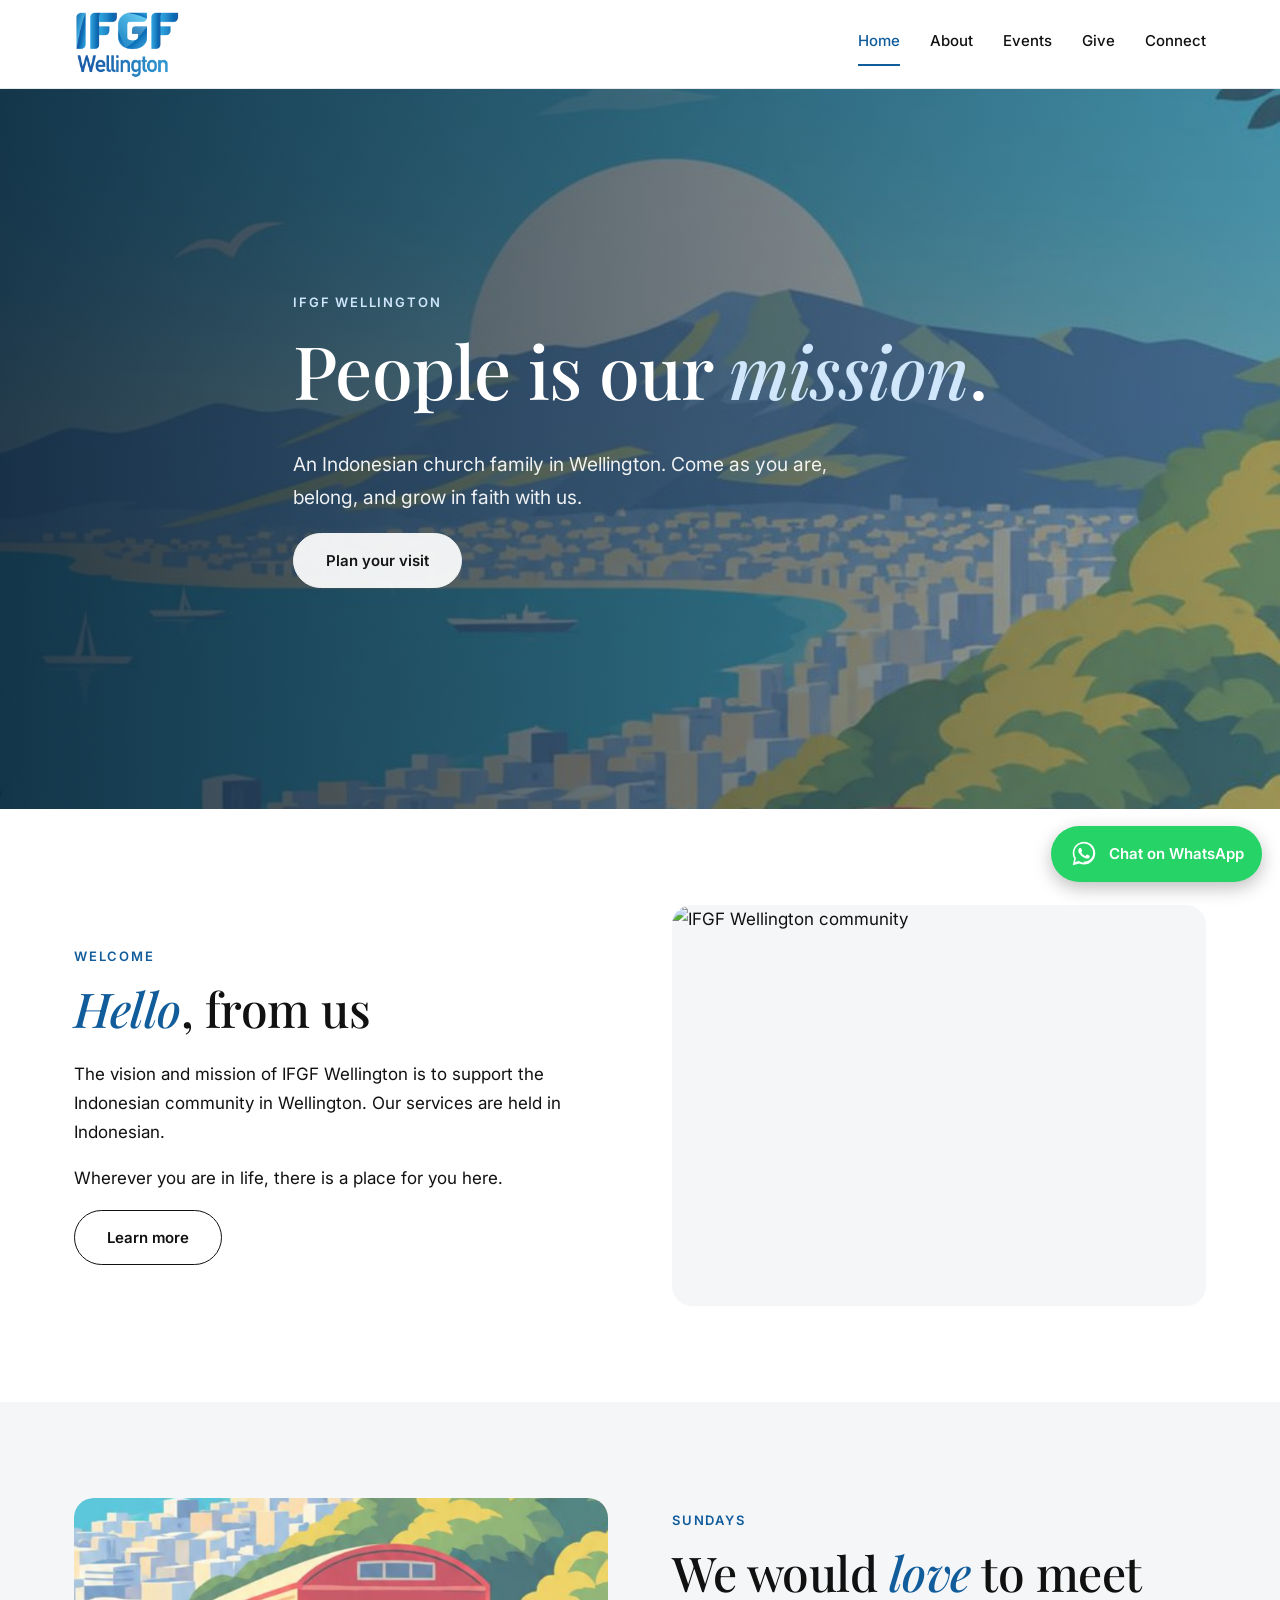
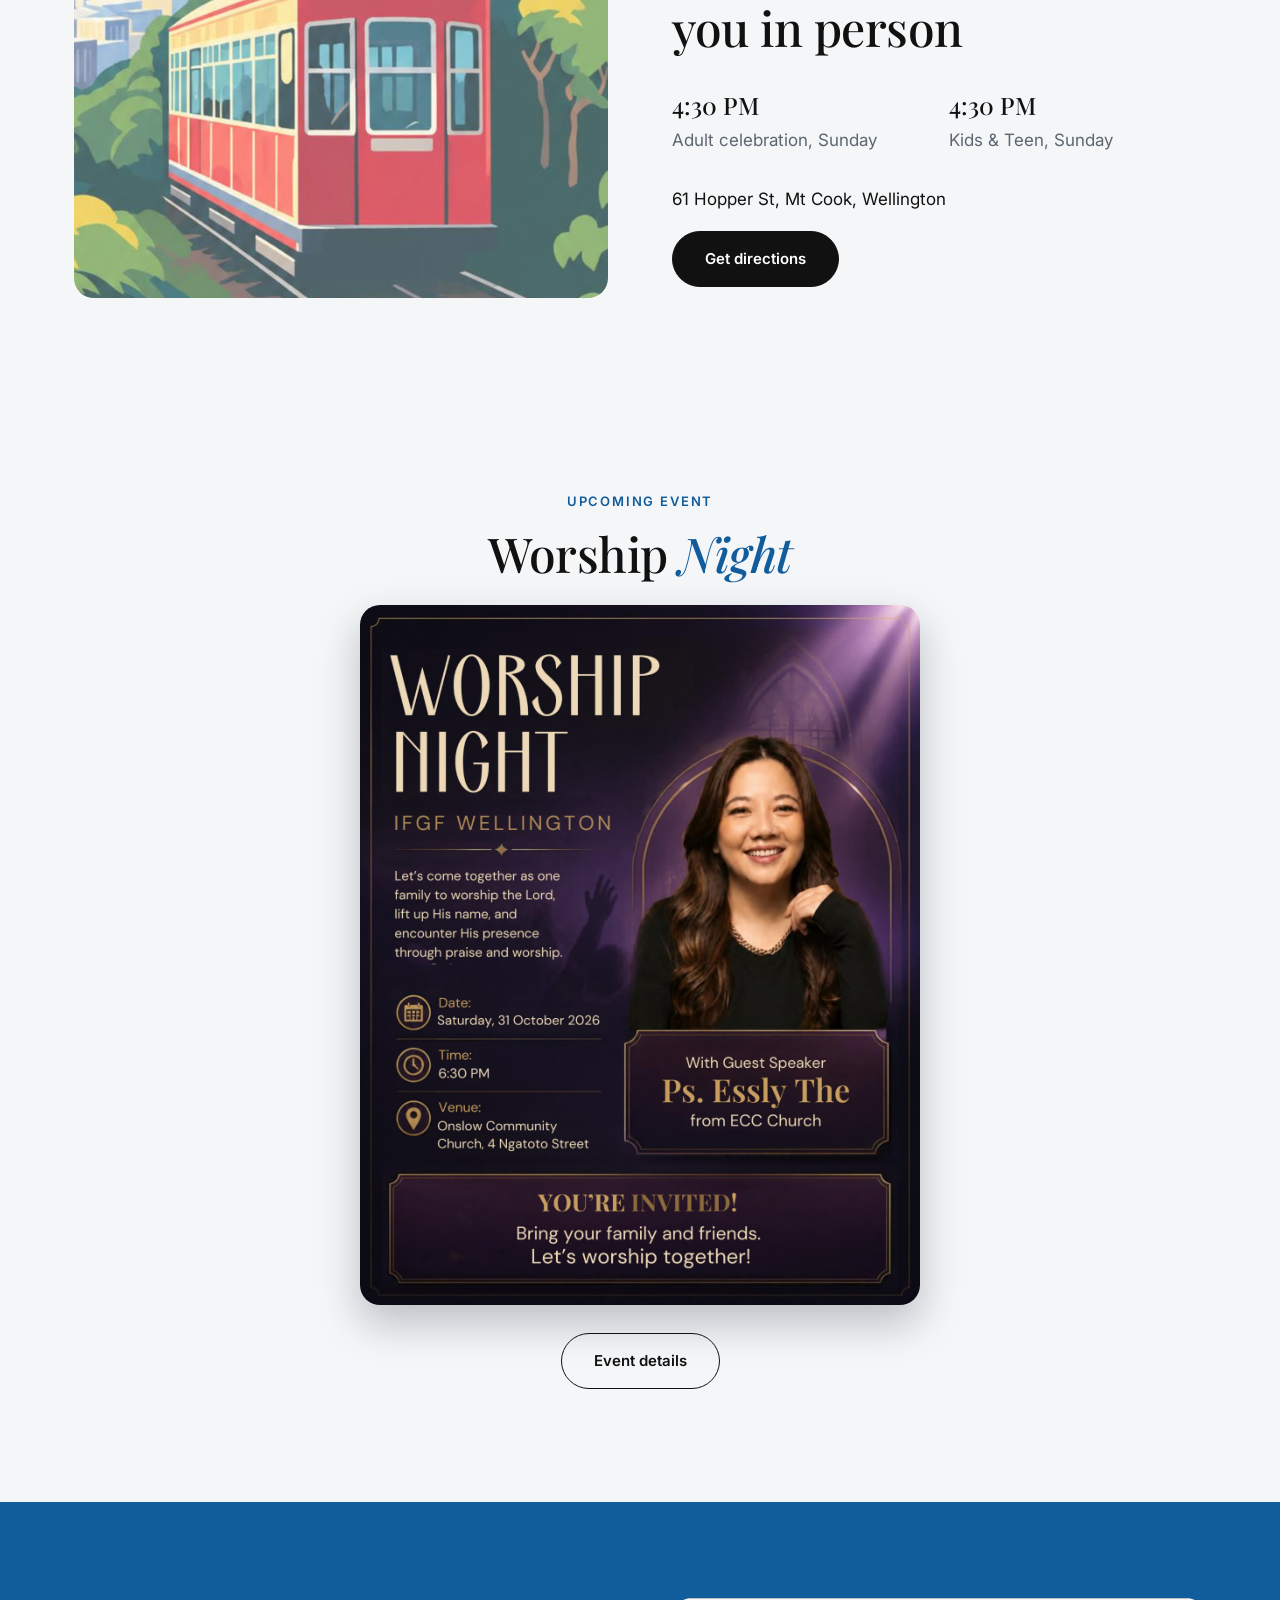
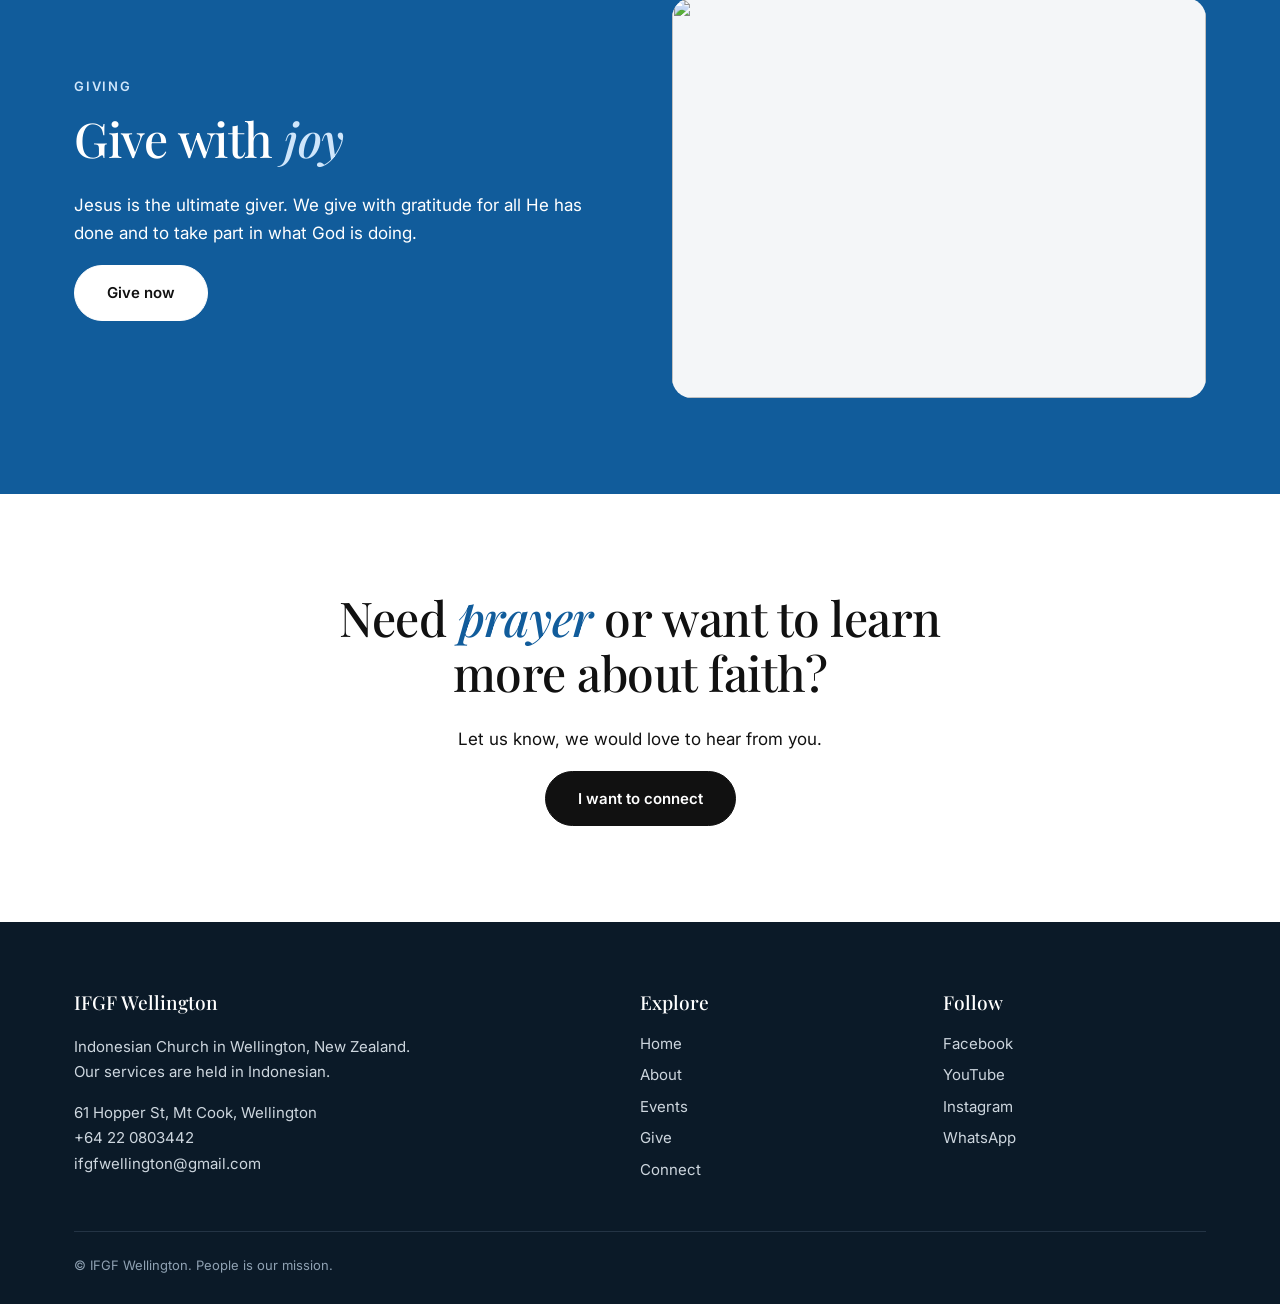
==== commit 21d1ab66: "Changing the background" ====
--- a/index.html
+++ b/index.html
@@ -1,14 +1,15 @@
 <!DOCTYPE html>
 <html lang="en"><head><meta charset="utf-8"><meta name="viewport" content="width=device-width, initial-scale=1">
-<title>Home | IFGF Wellington</title>
+<title>IFGF Wellington - Indonesian Church in Wellington - Gereja Indonesia di Wellington, New Zealand</title>
 <meta name="description" content="IFGF Wellington - Indonesian Church in Wellington - Wellington, New Zealand. Sunday celebration at 4:30 PM, 61 Hopper St, Mt Cook.">
 <link rel="preconnect" href="https://fonts.googleapis.com"><link rel="preconnect" href="https://fonts.gstatic.com" crossorigin>
 <link href="https://fonts.googleapis.com/css2?family=Inter:wght@400;500;600&family=Playfair+Display:ital,wght@0,500;1,500&display=swap" rel="stylesheet">
+<link rel="icon" href="images/favicon.ico" sizes="any">
 <link rel="stylesheet" href="css/style.css"></head><body>
-<header><div class="wrap"><a href="index.html"><img src="https://ifgfwellington.org/assets/images/ifgf-logo.png" alt="IFGF Wellington"></a>
+<header><div class="wrap"><a href="index.html"><img src="images/ifgf-logo-blue.png" alt="IFGF Wellington"></a>
 <button class="burger" aria-label="Menu" onclick="document.getElementById('nav').classList.toggle('open')">&#9776;</button>
 <nav id="nav"><ul><li><a href="index.html" class=active>Home</a></li><li><a href="about.html">About</a></li><li><a href="events.html">Events</a></li><li><a href="give.html">Give</a></li><li><a href="connect.html">Connect</a></li></ul></nav></div></header>
-<div class="hero" style="background-image:url(https://ifgfwellington.org/assets/images/slider/home-slider-8.jpg)"><div class="wrap"><div class="eyebrow">IFGF Wellington</div>
+<div class="hero" style="background-image:url(images/wellington-hero-16x9.jpg)"><div class="wrap"><div class="eyebrow">IFGF Wellington</div>
 <h1>People is our <em>mission</em>.</h1><p>An Indonesian church family in Wellington. Come as you are, belong, and grow in faith with us.</p><p><a class="btn light" href="connect.html">Plan your visit</a></p></div></div>
 <section><div class="wrap split"><div><div class="eyebrow">Welcome</div><h2><em>Hello</em>, from us</h2>
 <p>The vision and mission of IFGF Wellington is to support the Indonesian community in Wellington. Our services are held in Indonesian.</p>
@@ -17,7 +18,7 @@
 <section class="soft"><div class="wrap split rev"><div><div class="eyebrow">Sundays</div><h2>We would <em>love</em> to meet you in person</h2>
 <div class="facts"><div class="fact"><strong>4:30 PM</strong><span>Adult celebration, Sunday</span></div><div class="fact"><strong>4:30 PM</strong><span>Kids &amp; Teen, Sunday</span></div></div>
 <p>61 Hopper St, Mt Cook, Wellington</p><a class="btn" href="connect.html">Get directions</a></div>
-<div class="photo"><img src="https://ifgfwellington.org/assets/images/slider/2025MAR.jpg" alt="Sunday celebration" loading="lazy"></div></div></section>
+<div class="photo"><img src="images/wellington-tram-4x3.jpg" alt="Wellington cable car" loading="lazy"></div></div></section>
 <section class="soft"><div class="wrap center"><div class="eyebrow">Upcoming event</div><h2>Worship <em>Night</em></h2><figure class="flyer"><img src="images/WorshipNight.jpeg" alt="Worship Night, IFGF Wellington. Saturday 31 October 2026, 6:30 PM, Onslow Community Church, 4 Ngatoto Street. Guest speaker Ps. Essly The from ECC Church." loading="lazy"></figure><p style="margin-top:28px"><a class="btn ghost" href="events.html">Event details</a></p></div></section>
 <section class="dark"><div class="wrap split"><div><div class="eyebrow">Giving</div><h2>Give with <em>joy</em></h2>
 <p>Jesus is the ultimate giver. We give with gratitude for all He has done and to take part in what God is doing.</p><a class="btn light" href="give.html">Give now</a></div>
--- a/css/style.css
+++ b/css/style.css
@@ -113,3 +113,13 @@
 }
 
 .flyer{margin:0 auto;max-width:560px}.flyer img{width:100%;height:auto;border-radius:20px;box-shadow:0 18px 40px rgba(17,26,40,.25)}
+
+/* 16:9 hero */
+.hero{aspect-ratio:16/9;min-height:0;background-position:center}
+@media(max-width:860px){.hero{aspect-ratio:auto;min-height:72vh}}
+/* stacked logo needs more height */
+header .wrap{height:88px}header img{height:68px;width:auto}
+nav{}
+@media(max-width:860px){header .wrap{height:68px}header img{height:54px}nav{top:68px}}
+
+.nzmap{display:block;border-radius:20px;overflow:hidden;box-shadow:0 14px 30px rgba(11,26,40,.2);transition:.25s}.nzmap:hover{transform:translateY(-3px);box-shadow:0 18px 38px rgba(11,26,40,.3)}.nzmap img{width:100%;height:auto;display:block}
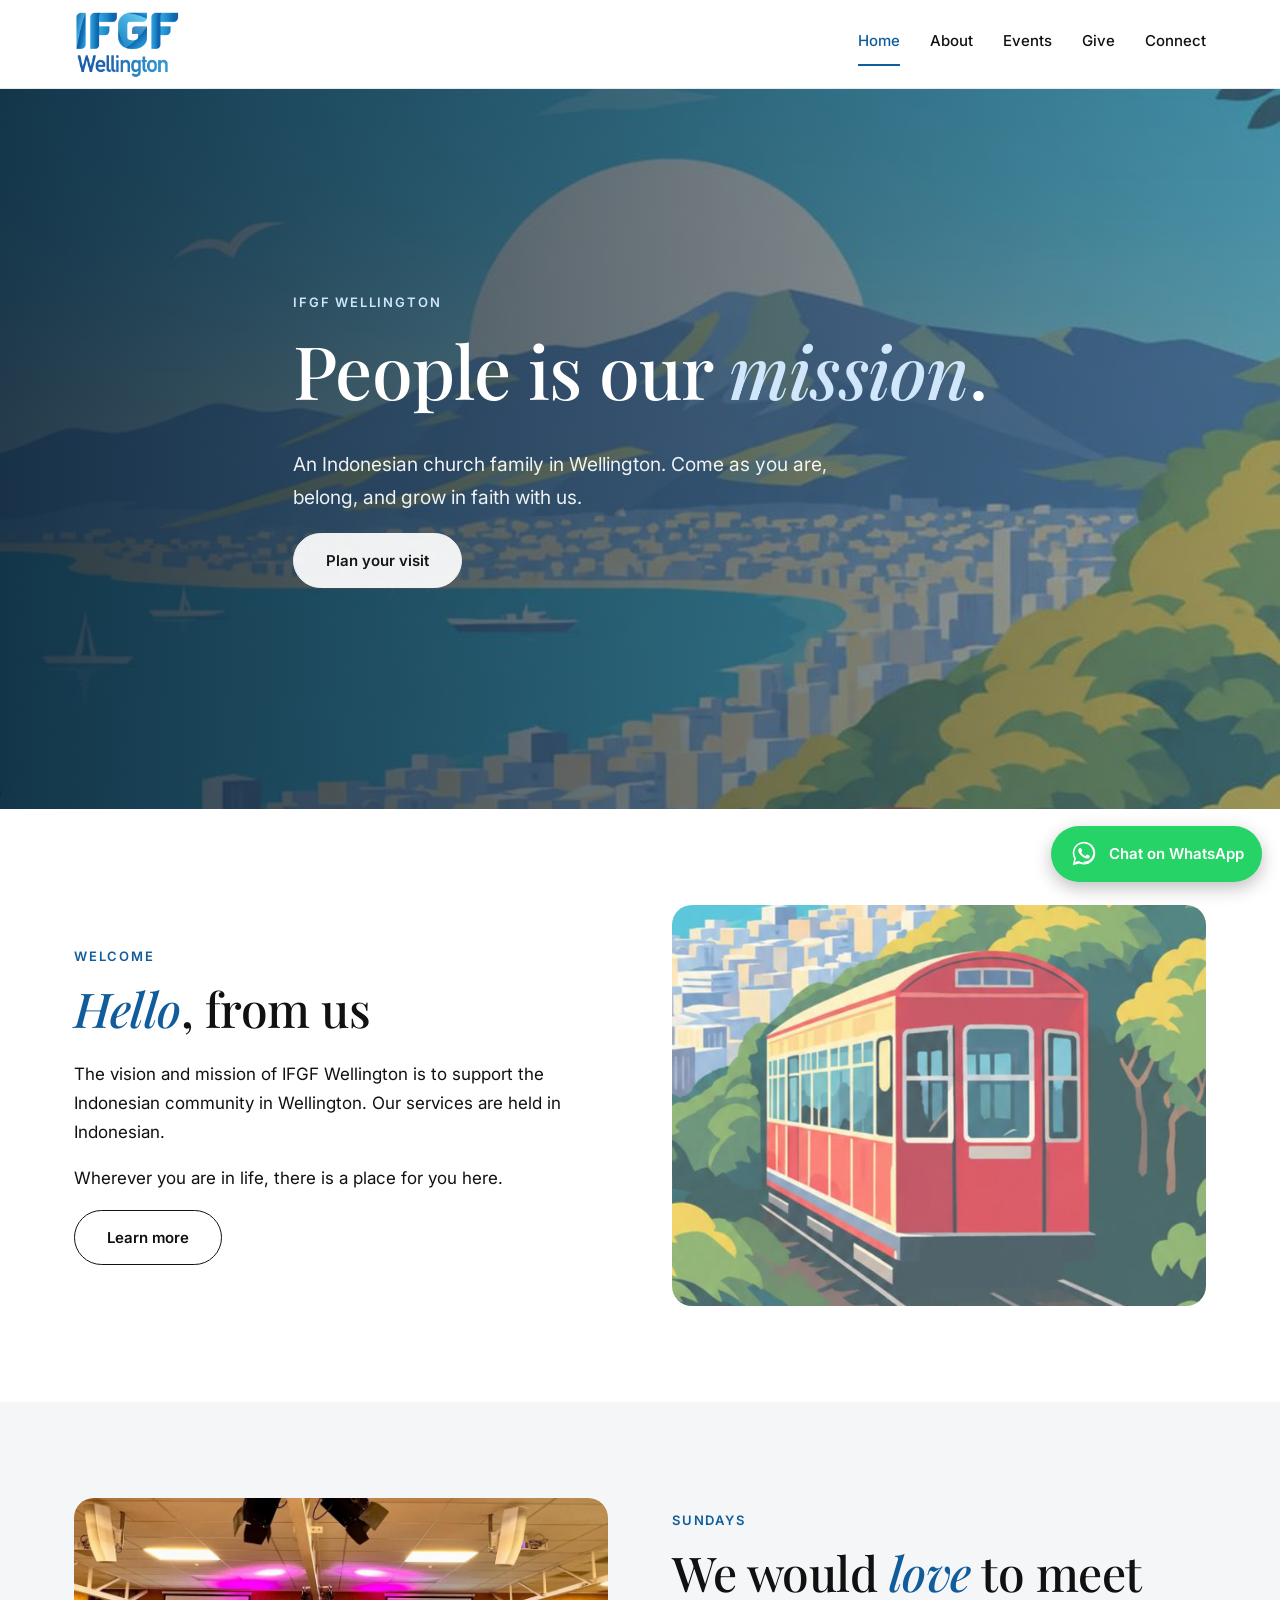
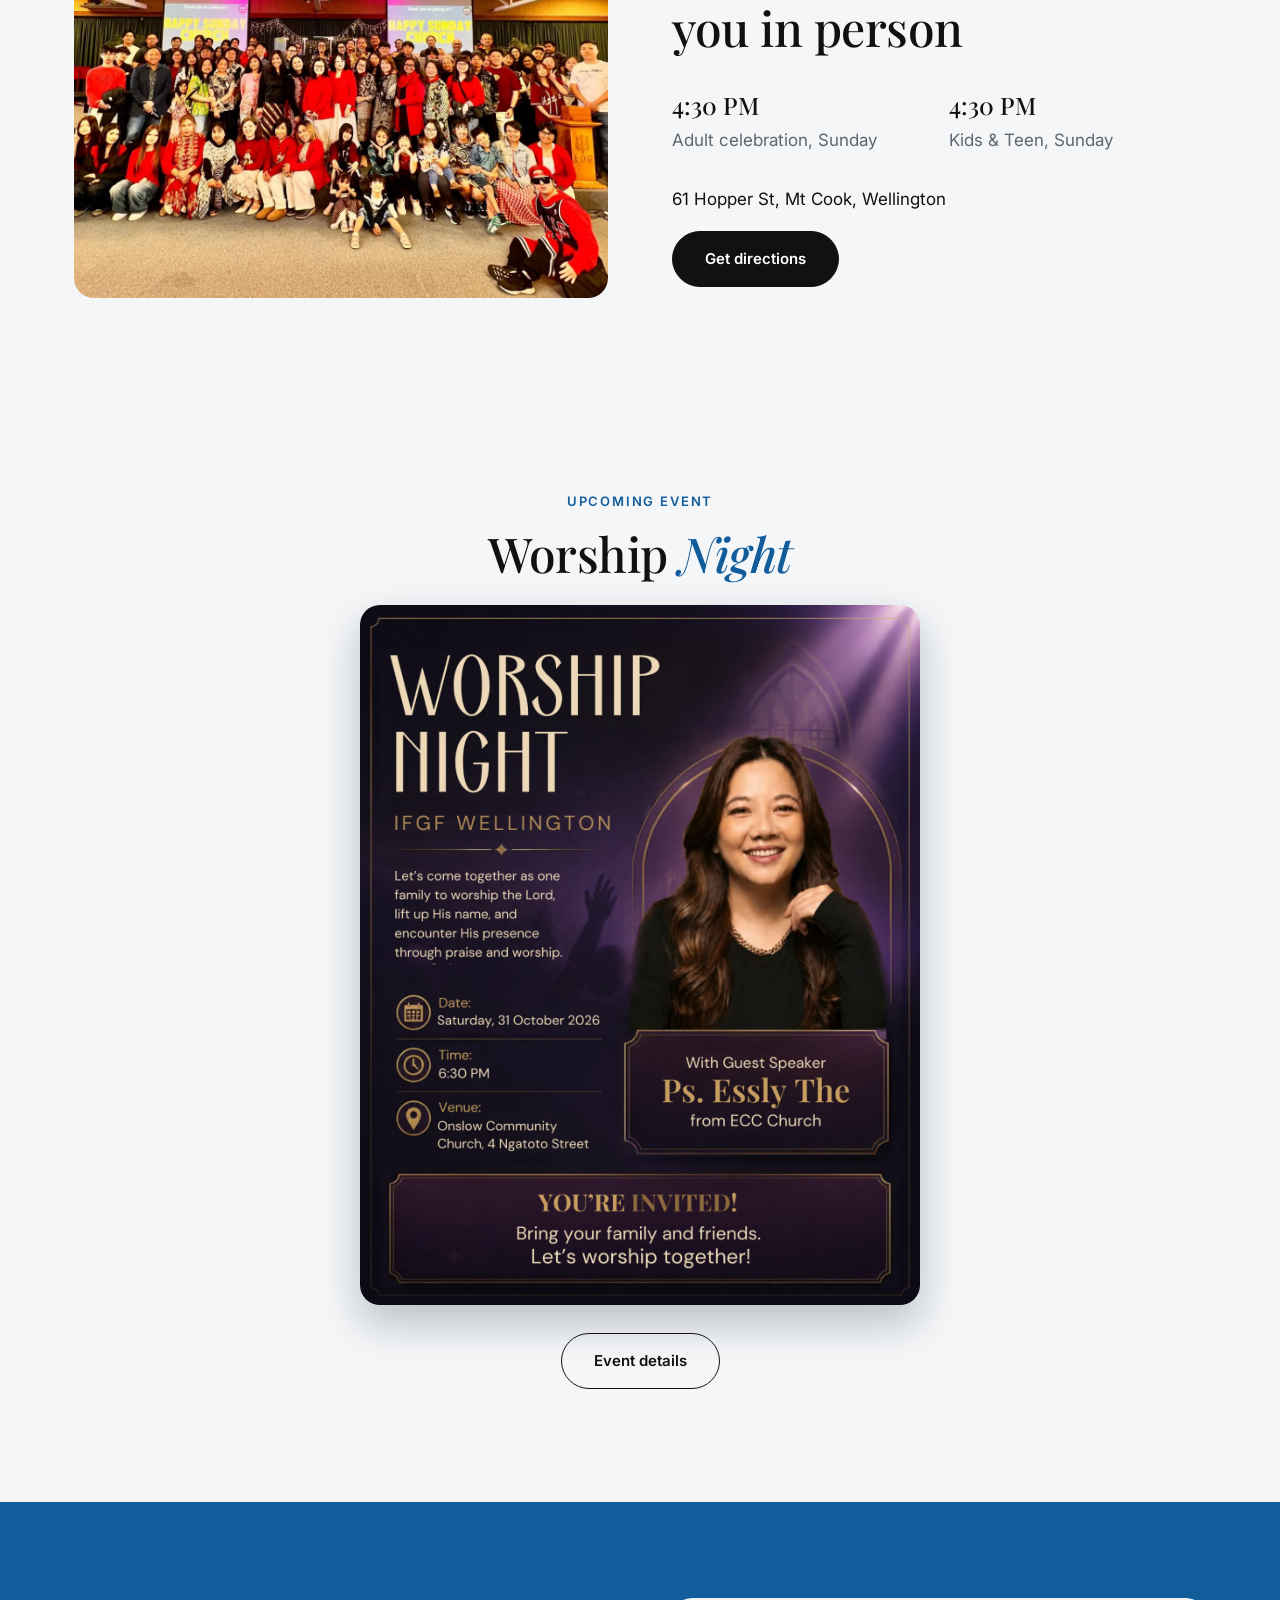
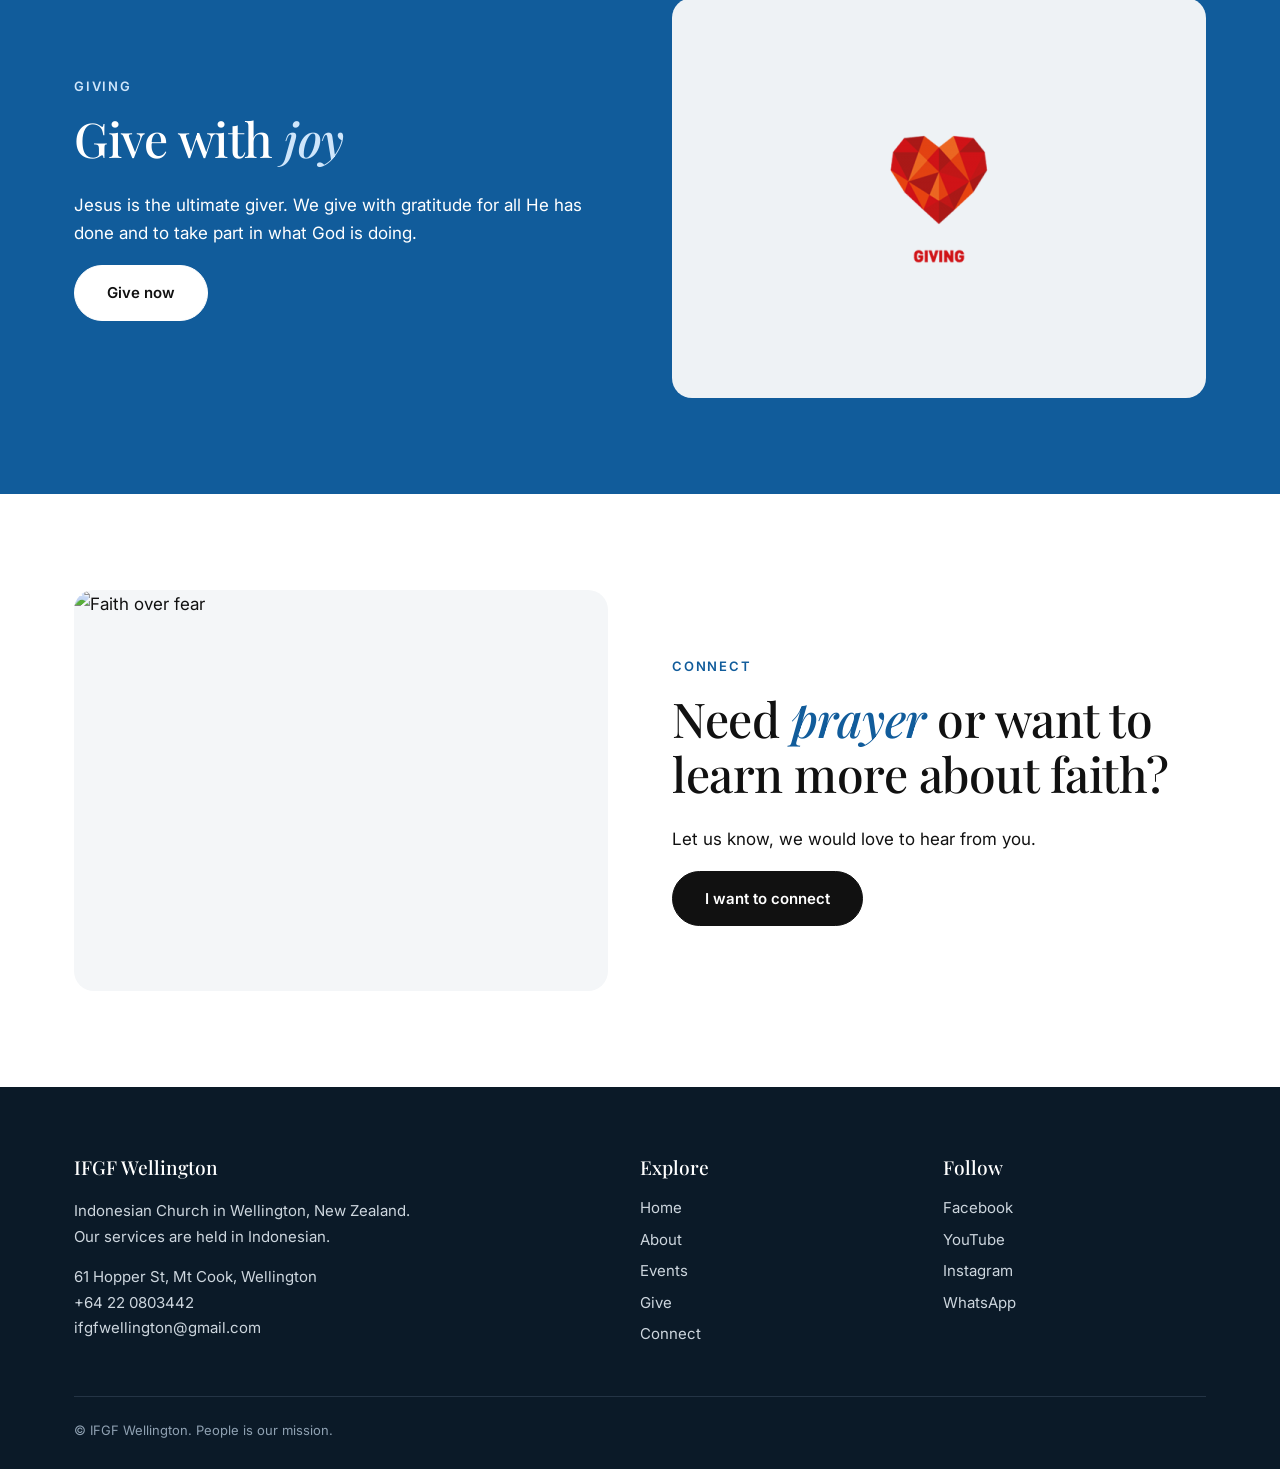
==== commit 78f85e8f: "Updates" ====
--- a/index.html
+++ b/index.html
@@ -14,17 +14,18 @@
 <section><div class="wrap split"><div><div class="eyebrow">Welcome</div><h2><em>Hello</em>, from us</h2>
 <p>The vision and mission of IFGF Wellington is to support the Indonesian community in Wellington. Our services are held in Indonesian.</p>
 <p>Wherever you are in life, there is a place for you here.</p><a class="btn ghost" href="about.html">Learn more</a></div>
-<div class="photo"><img src="https://ifgfwellington.org/assets/images/slider/2025JAN.jpg" alt="IFGF Wellington community" loading="lazy"></div></div></section>
+<div class="photo"><img src="images/wellington-tram-4x3.jpg" alt="Wellington cable car" loading="lazy"></div></div></section>
 <section class="soft"><div class="wrap split rev"><div><div class="eyebrow">Sundays</div><h2>We would <em>love</em> to meet you in person</h2>
 <div class="facts"><div class="fact"><strong>4:30 PM</strong><span>Adult celebration, Sunday</span></div><div class="fact"><strong>4:30 PM</strong><span>Kids &amp; Teen, Sunday</span></div></div>
 <p>61 Hopper St, Mt Cook, Wellington</p><a class="btn" href="connect.html">Get directions</a></div>
-<div class="photo"><img src="images/wellington-tram-4x3.jpg" alt="Wellington cable car" loading="lazy"></div></div></section>
+<div class="photo"><img src="images/Community.png" alt="IFGF Wellington community" loading="lazy"></div></div></section>
 <section class="soft"><div class="wrap center"><div class="eyebrow">Upcoming event</div><h2>Worship <em>Night</em></h2><figure class="flyer"><img src="images/WorshipNight.jpeg" alt="Worship Night, IFGF Wellington. Saturday 31 October 2026, 6:30 PM, Onslow Community Church, 4 Ngatoto Street. Guest speaker Ps. Essly The from ECC Church." loading="lazy"></figure><p style="margin-top:28px"><a class="btn ghost" href="events.html">Event details</a></p></div></section>
 <section class="dark"><div class="wrap split"><div><div class="eyebrow">Giving</div><h2>Give with <em>joy</em></h2>
 <p>Jesus is the ultimate giver. We give with gratitude for all He has done and to take part in what God is doing.</p><a class="btn light" href="give.html">Give now</a></div>
-<div class="photo"><img src="https://ifgfwellington.org/assets/images/slider/2025JUL.jpg" alt="" loading="lazy"></div></div></section>
-<section><div class="wrap center narrow"><h2>Need <em>prayer</em> or want to learn more about faith?</h2><p>Let us know, we would love to hear from you.</p>
-<a class="btn" href="connect.html">I want to connect</a></div></section>
+<div class="photo"><img class="nat" src="images/giving-300x173.png" alt="House of Giving" width="300" height="173" loading="lazy"></div></div></section>
+<section><div class="wrap split rev"><div><div class="eyebrow">Connect</div><h2>Need <em>prayer</em> or want to learn more about faith?</h2><p>Let us know, we would love to hear from you.</p>
+<a class="btn" href="connect.html">I want to connect</a></div>
+<div class="photo"><img src="https://ifgfwellington.org/assets/images/slider/2025JUL.jpg" alt="Faith over fear" loading="lazy"></div></div></section>
 <footer><div class="wrap"><div><h4>IFGF Wellington</h4><p>Indonesian Church in Wellington, New Zealand.<br>Our services are held in Indonesian.</p>
 <p>61 Hopper St, Mt Cook, Wellington<br>+64 22 0803442<br>ifgfwellington@gmail.com</p></div>
 <div><h4>Explore</h4><a href="index.html">Home</a><a href="about.html">About</a><a href="events.html">Events</a><a href="give.html">Give</a><a href="connect.html">Connect</a></div>
--- a/css/style.css
+++ b/css/style.css
@@ -123,3 +123,42 @@
 @media(max-width:860px){header .wrap{height:68px}header img{height:54px}nav{top:68px}}
 
 .nzmap{display:block;border-radius:20px;overflow:hidden;box-shadow:0 14px 30px rgba(11,26,40,.2);transition:.25s}.nzmap:hover{transform:translateY(-3px);box-shadow:0 18px 38px rgba(11,26,40,.3)}.nzmap img{width:100%;height:auto;display:block}
+
+.vgrid{display:grid;gap:24px;grid-template-columns:repeat(auto-fill,minmax(220px,1fr));margin-top:36px}
+.vcard{background:#fff;border:1px solid #e6e9ec;border-radius:20px;overflow:hidden;transition:.25s}
+.vcard:hover{transform:translateY(-4px);box-shadow:0 14px 30px rgba(17,92,155,.12)}
+.vcard img{width:100%;height:auto;aspect-ratio:300/173;object-fit:cover;display:block;background:#eef2f5}
+.vtxt{padding:18px 20px 22px}.vtxt h3{font-size:1.15rem;margin:0 0 6px}.vtxt p{margin:0;color:var(--muted);font-size:15px;line-height:1.5}
+
+/* Welcome with photo background */
+.welcome{position:relative;color:#fff;background-color:#0b2a45;background-size:cover;background-position:center;min-height:560px;display:flex;align-items:center}
+.welcome:before{content:"";position:absolute;inset:0;background:linear-gradient(90deg,rgba(6,28,48,.88) 0%,rgba(6,28,48,.7) 38%,rgba(6,28,48,.1) 75%)}
+.welcome .wrap{position:relative;width:100%}
+.welcome-text{max-width:520px}
+.welcome .eyebrow{color:#cfe6fb}.welcome em{color:#cfe6fb}
+@media(max-width:860px){.welcome{min-height:0;background-position:70% center}.welcome:before{background:rgba(6,28,48,.72)}}
+/* darker welcome overlay */
+.welcome:before{background:linear-gradient(90deg,rgba(4,16,30,.96) 0%,rgba(4,16,30,.88) 40%,rgba(4,16,30,.6) 100%)}
+@media(max-width:860px){.welcome:before{background:rgba(4,16,30,.85)}}
+
+.welcome{background-position:center 60%}
+
+.photo img.nat{width:auto;height:auto;max-width:100%;object-fit:none;margin:auto;image-rendering:auto}.photo:has(img.nat){display:flex;align-items:center;justify-content:center;background:#eef2f5}
+/* vision: 5 x 2 */
+.vgrid{grid-template-columns:repeat(5,1fr);gap:18px}
+.vtxt{padding:14px 14px 18px}.vtxt h3{font-size:1.05rem}.vtxt p{font-size:14px}
+@media(max-width:1000px){.vgrid{grid-template-columns:repeat(3,1fr)}}
+@media(max-width:640px){.vgrid{grid-template-columns:repeat(2,1fr);gap:12px}}
+
+/* values: all 5 in one row */
+.values-cards{grid-template-columns:repeat(5,1fr);gap:16px;align-items:stretch}
+.values-cards .card{padding:22px 18px}
+.values-cards .card h3{font-size:1.15rem}
+.values-cards .card p{font-size:13.5px;line-height:1.55;margin:0}
+@media(max-width:1000px){.values-cards{grid-template-columns:repeat(2,1fr)}}
+@media(max-width:640px){.values-cards{grid-template-columns:1fr}}
+
+/* doctrine: 2 columns */
+.beliefs{columns:2;column-gap:56px;padding-left:22px}
+.beliefs li{break-inside:avoid;margin-bottom:16px}
+@media(max-width:860px){.beliefs{columns:1}}
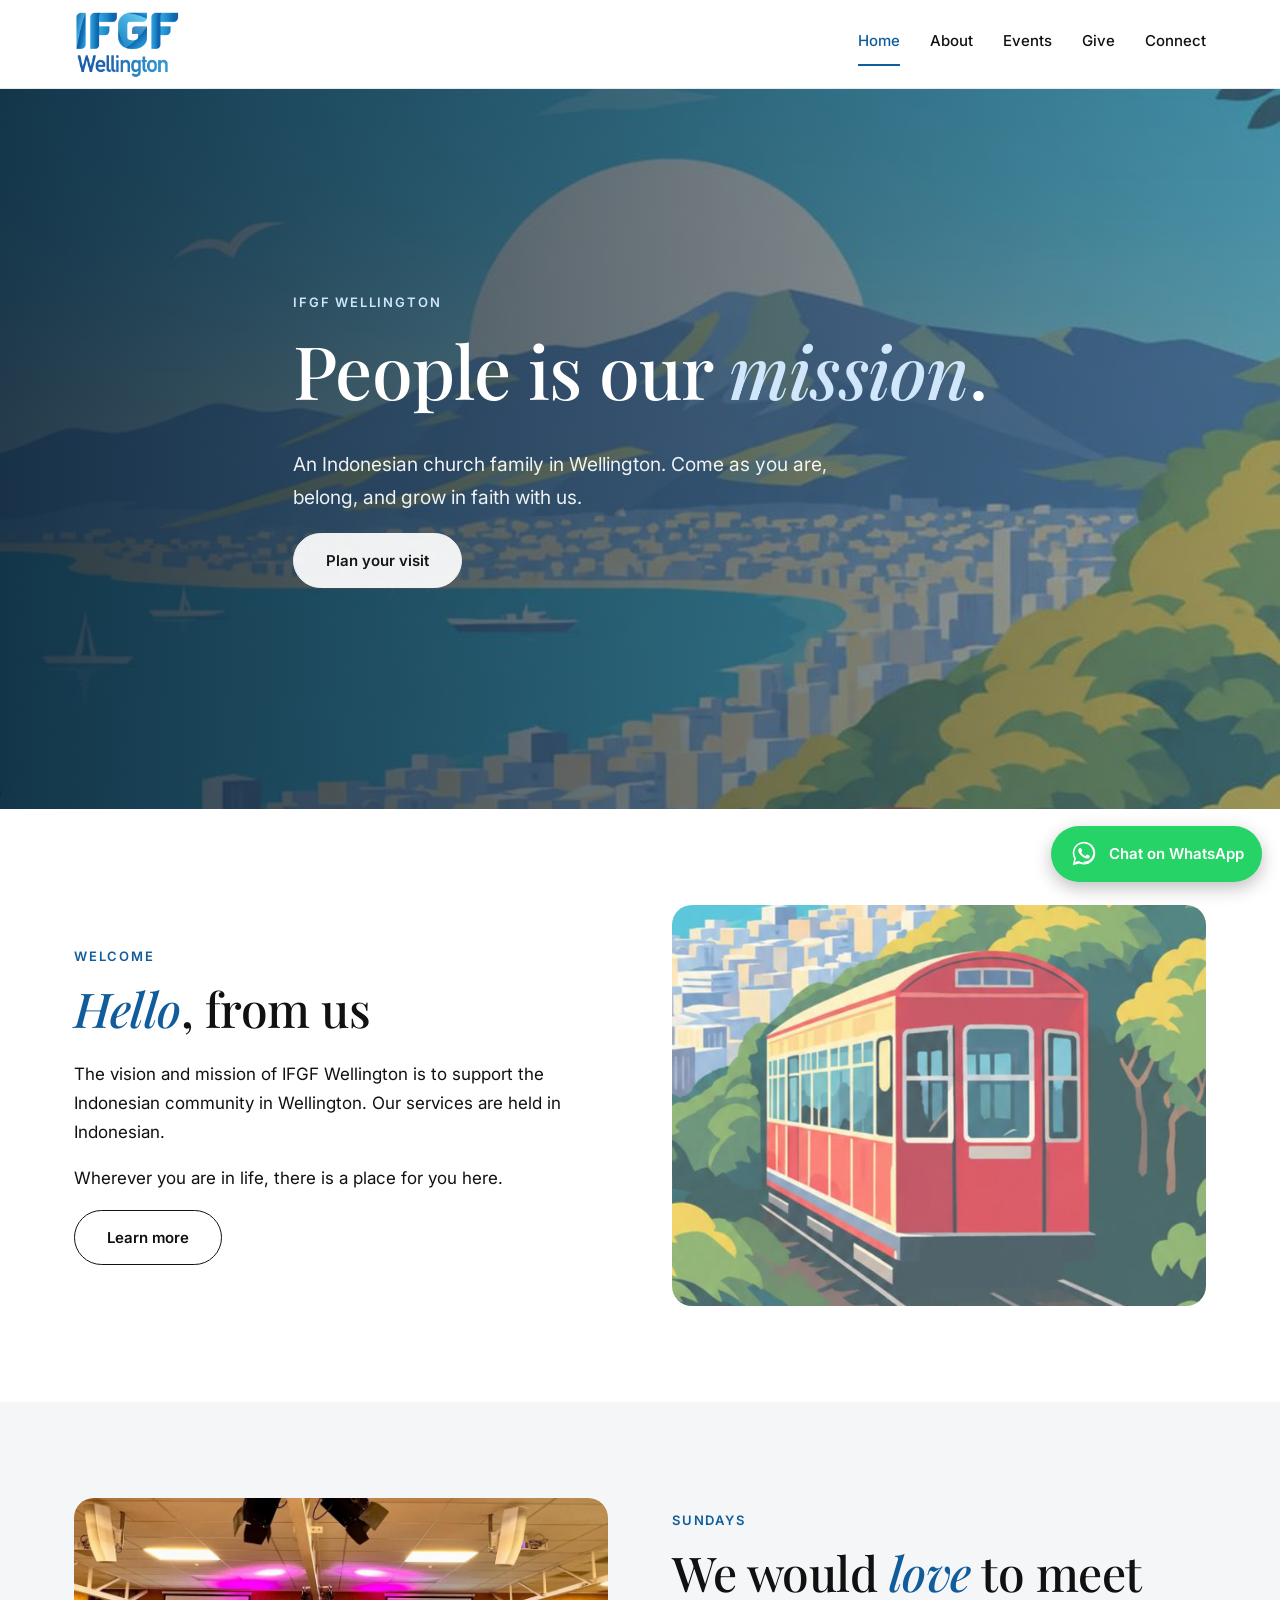
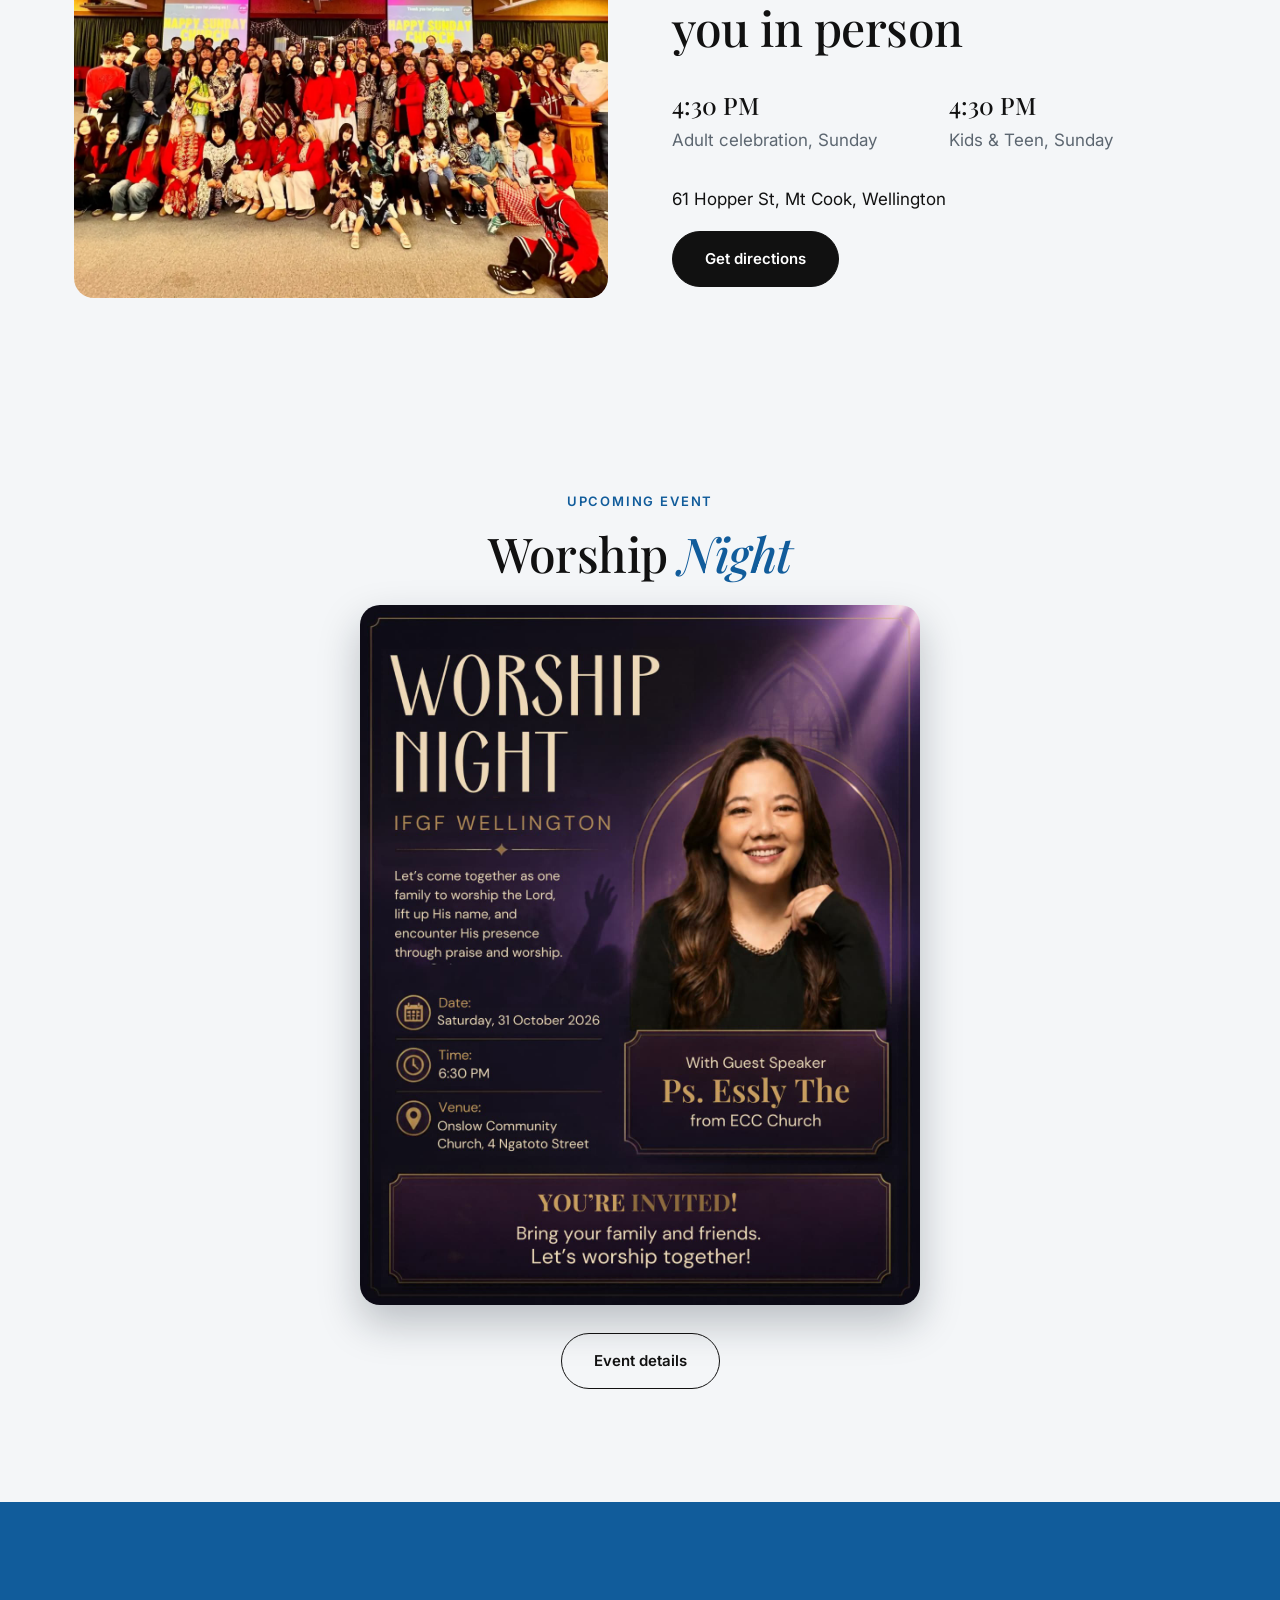
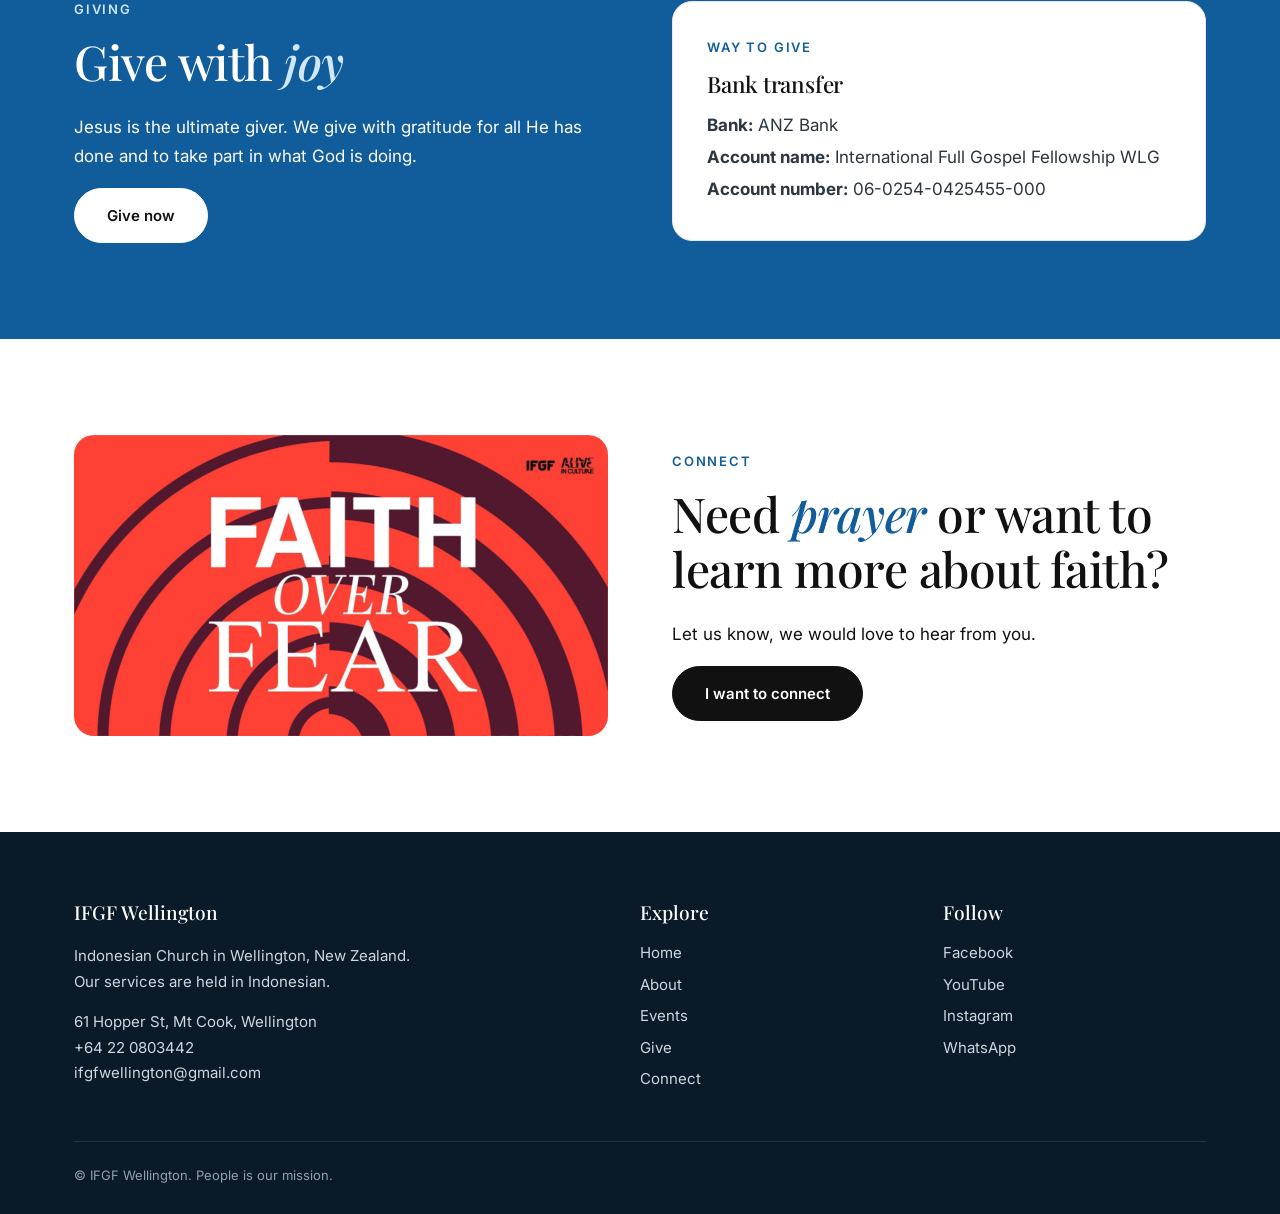
==== commit 79d75afc: "Update again" ====
--- a/index.html
+++ b/index.html
@@ -22,10 +22,10 @@
 <section class="soft"><div class="wrap center"><div class="eyebrow">Upcoming event</div><h2>Worship <em>Night</em></h2><figure class="flyer"><img src="images/WorshipNight.jpeg" alt="Worship Night, IFGF Wellington. Saturday 31 October 2026, 6:30 PM, Onslow Community Church, 4 Ngatoto Street. Guest speaker Ps. Essly The from ECC Church." loading="lazy"></figure><p style="margin-top:28px"><a class="btn ghost" href="events.html">Event details</a></p></div></section>
 <section class="dark"><div class="wrap split"><div><div class="eyebrow">Giving</div><h2>Give with <em>joy</em></h2>
 <p>Jesus is the ultimate giver. We give with gratitude for all He has done and to take part in what God is doing.</p><a class="btn light" href="give.html">Give now</a></div>
-<div class="photo"><img class="nat" src="images/giving-300x173.png" alt="House of Giving" width="300" height="173" loading="lazy"></div></div></section>
+<div class="card"><div class="eyebrow">Way to give</div><h3>Bank transfer</h3><p><b>Bank:</b> ANZ Bank<br><b>Account name:</b> International Full Gospel Fellowship WLG<br><b>Account number:</b> 06-0254-0425455-000</p></div></div></section>
 <section><div class="wrap split rev"><div><div class="eyebrow">Connect</div><h2>Need <em>prayer</em> or want to learn more about faith?</h2><p>Let us know, we would love to hear from you.</p>
 <a class="btn" href="connect.html">I want to connect</a></div>
-<div class="photo"><img src="https://ifgfwellington.org/assets/images/slider/2025JUL.jpg" alt="Faith over fear" loading="lazy"></div></div></section>
+<div class="photo" style="aspect-ratio:16/9"><img src="images/FaithOverFear.png" alt="Faith over fear" loading="lazy"></div></div></section>
 <footer><div class="wrap"><div><h4>IFGF Wellington</h4><p>Indonesian Church in Wellington, New Zealand.<br>Our services are held in Indonesian.</p>
 <p>61 Hopper St, Mt Cook, Wellington<br>+64 22 0803442<br>ifgfwellington@gmail.com</p></div>
 <div><h4>Explore</h4><a href="index.html">Home</a><a href="about.html">About</a><a href="events.html">Events</a><a href="give.html">Give</a><a href="connect.html">Connect</a></div>
--- a/css/style.css
+++ b/css/style.css
@@ -162,3 +162,5 @@
 .beliefs{columns:2;column-gap:56px;padding-left:22px}
 .beliefs li{break-inside:avoid;margin-bottom:16px}
 @media(max-width:860px){.beliefs{columns:1}}
+
+.dark .card{color:var(--ink);background:#fff}.dark .card .eyebrow{color:var(--accent)}.dark .card p{color:#2b3640;margin:0;line-height:1.9}
